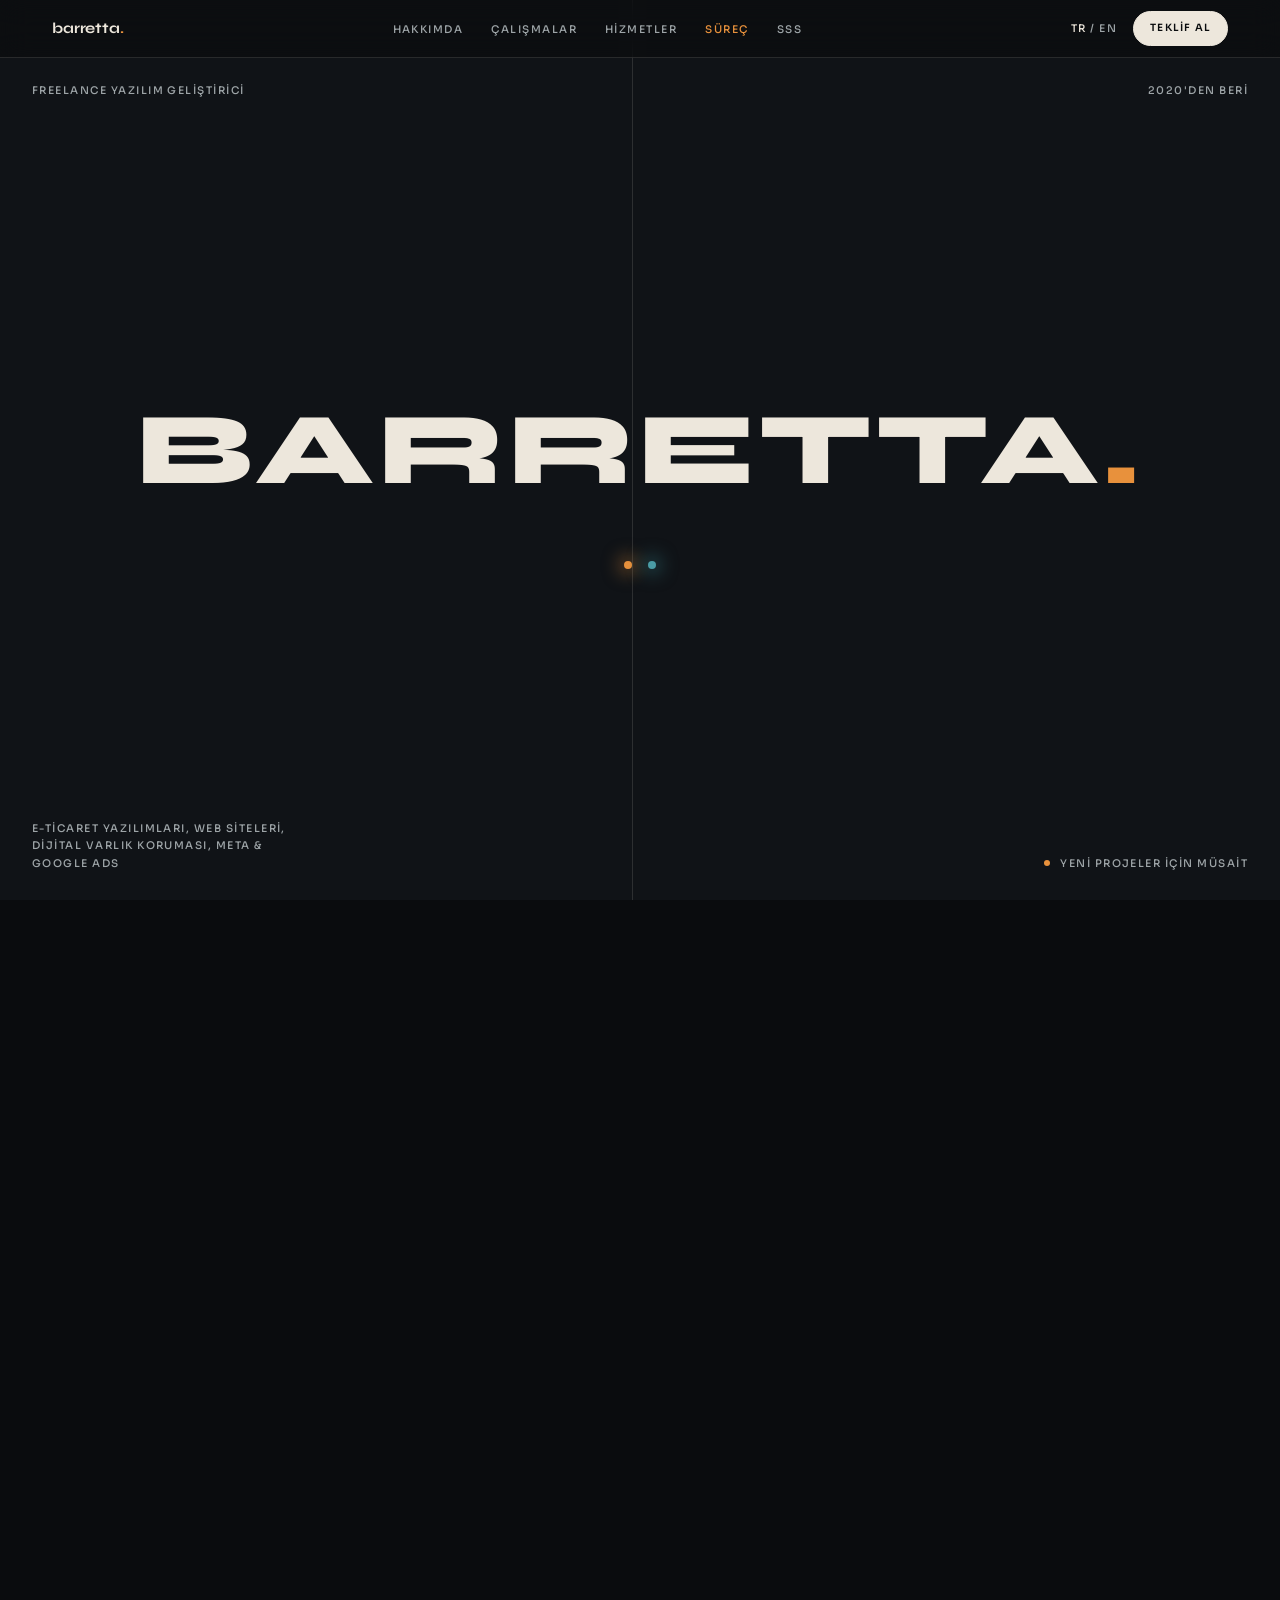
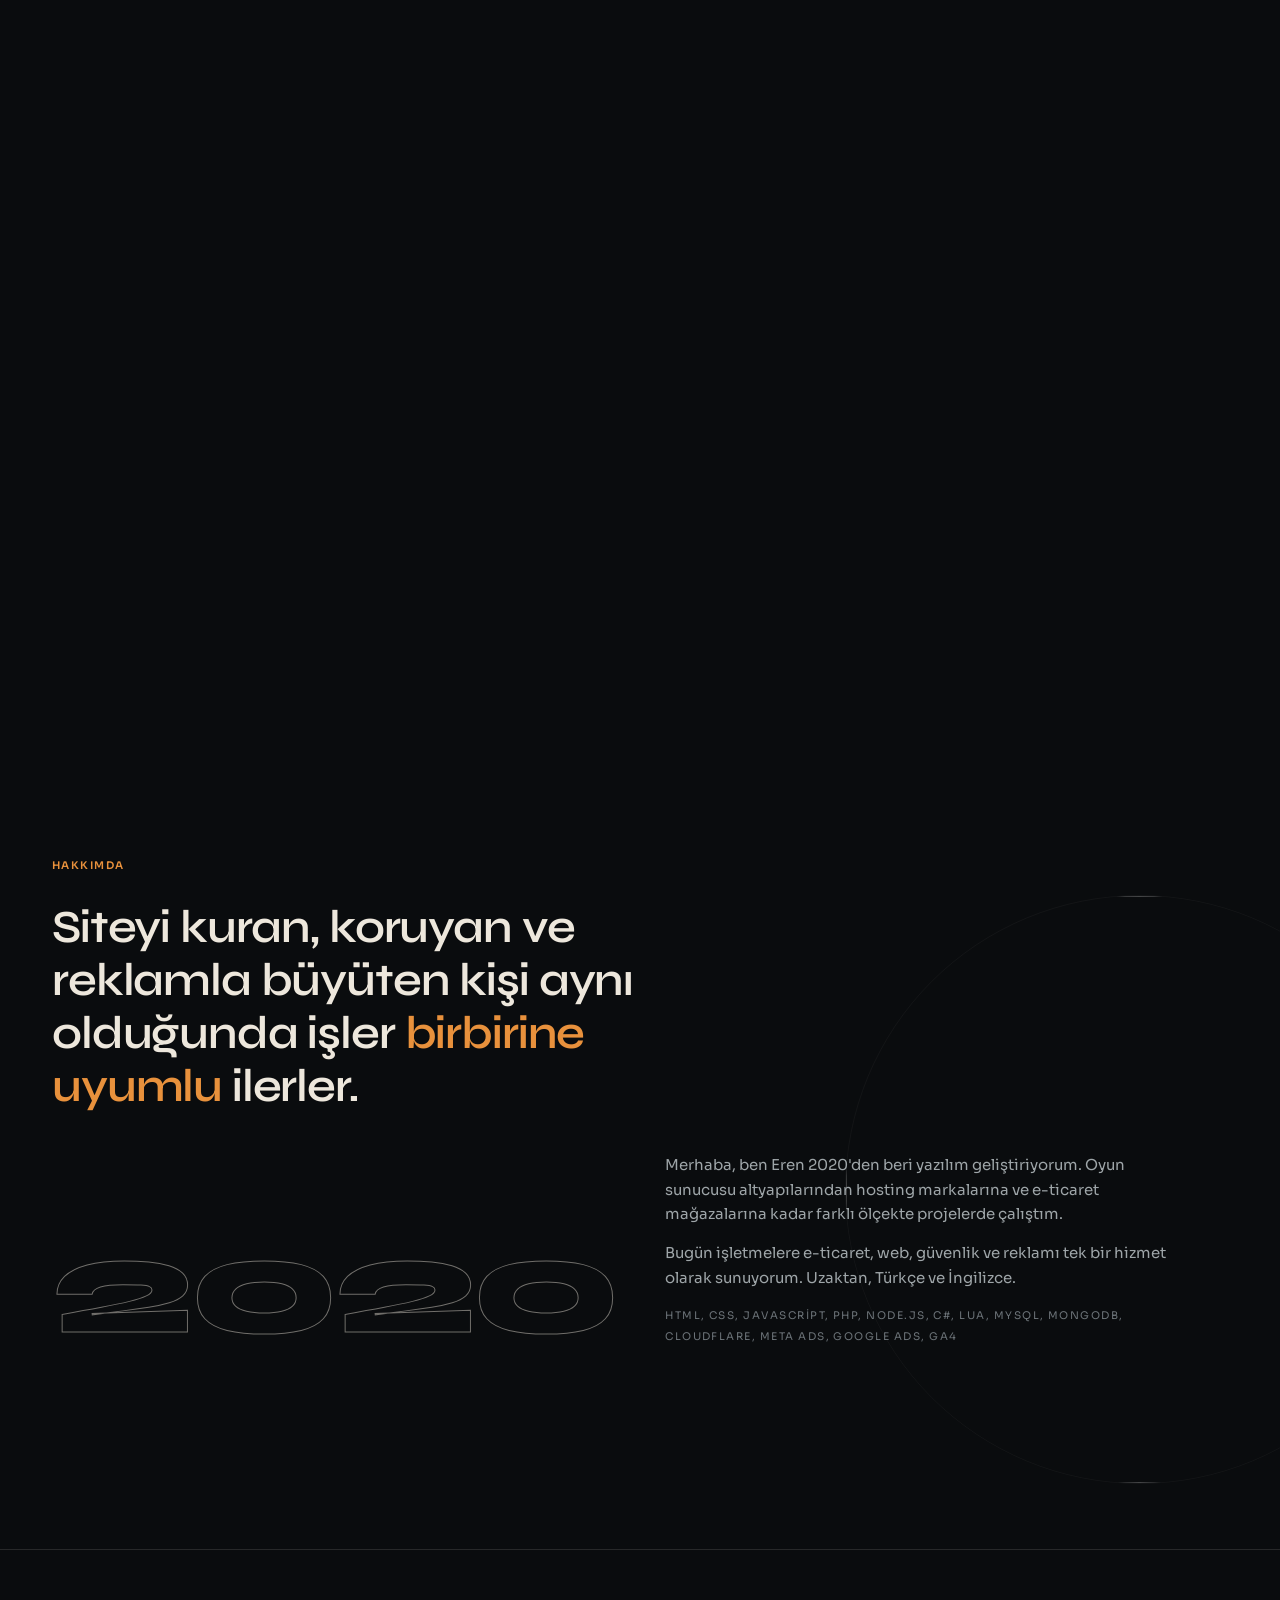
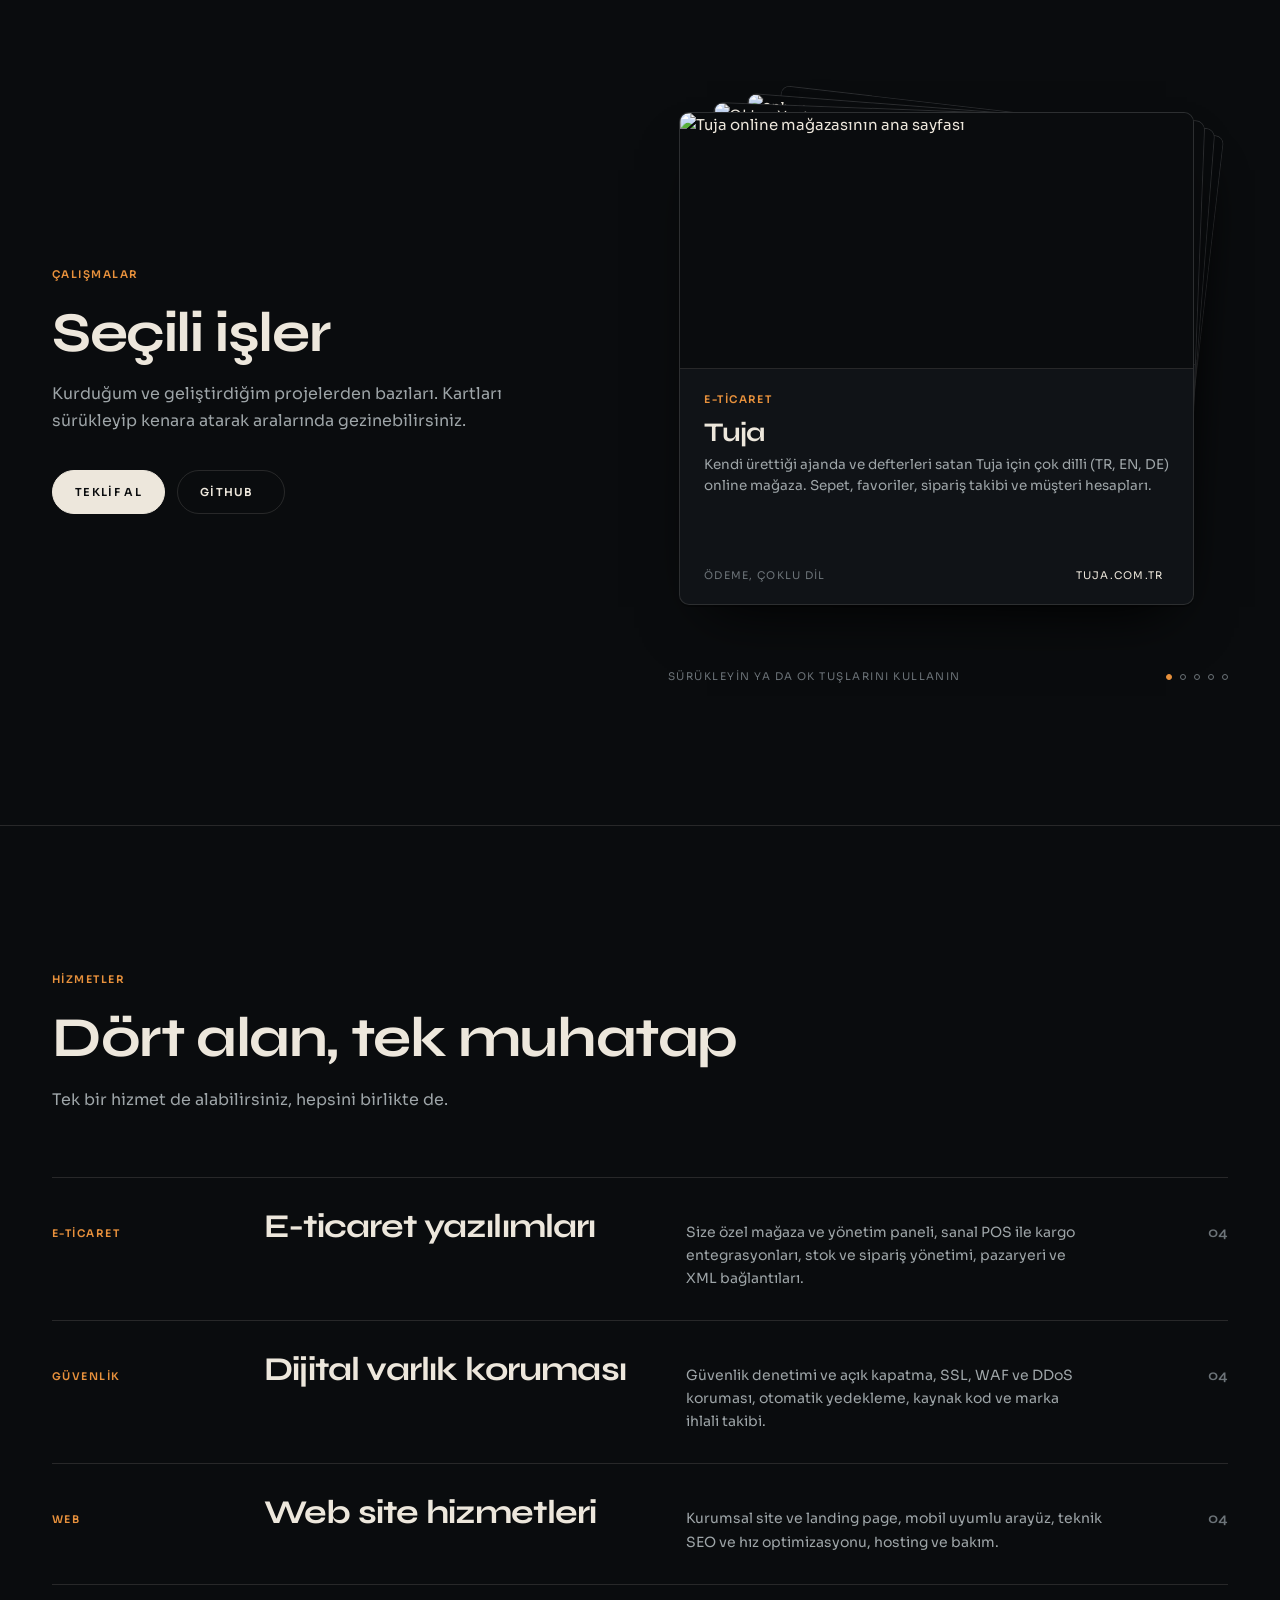
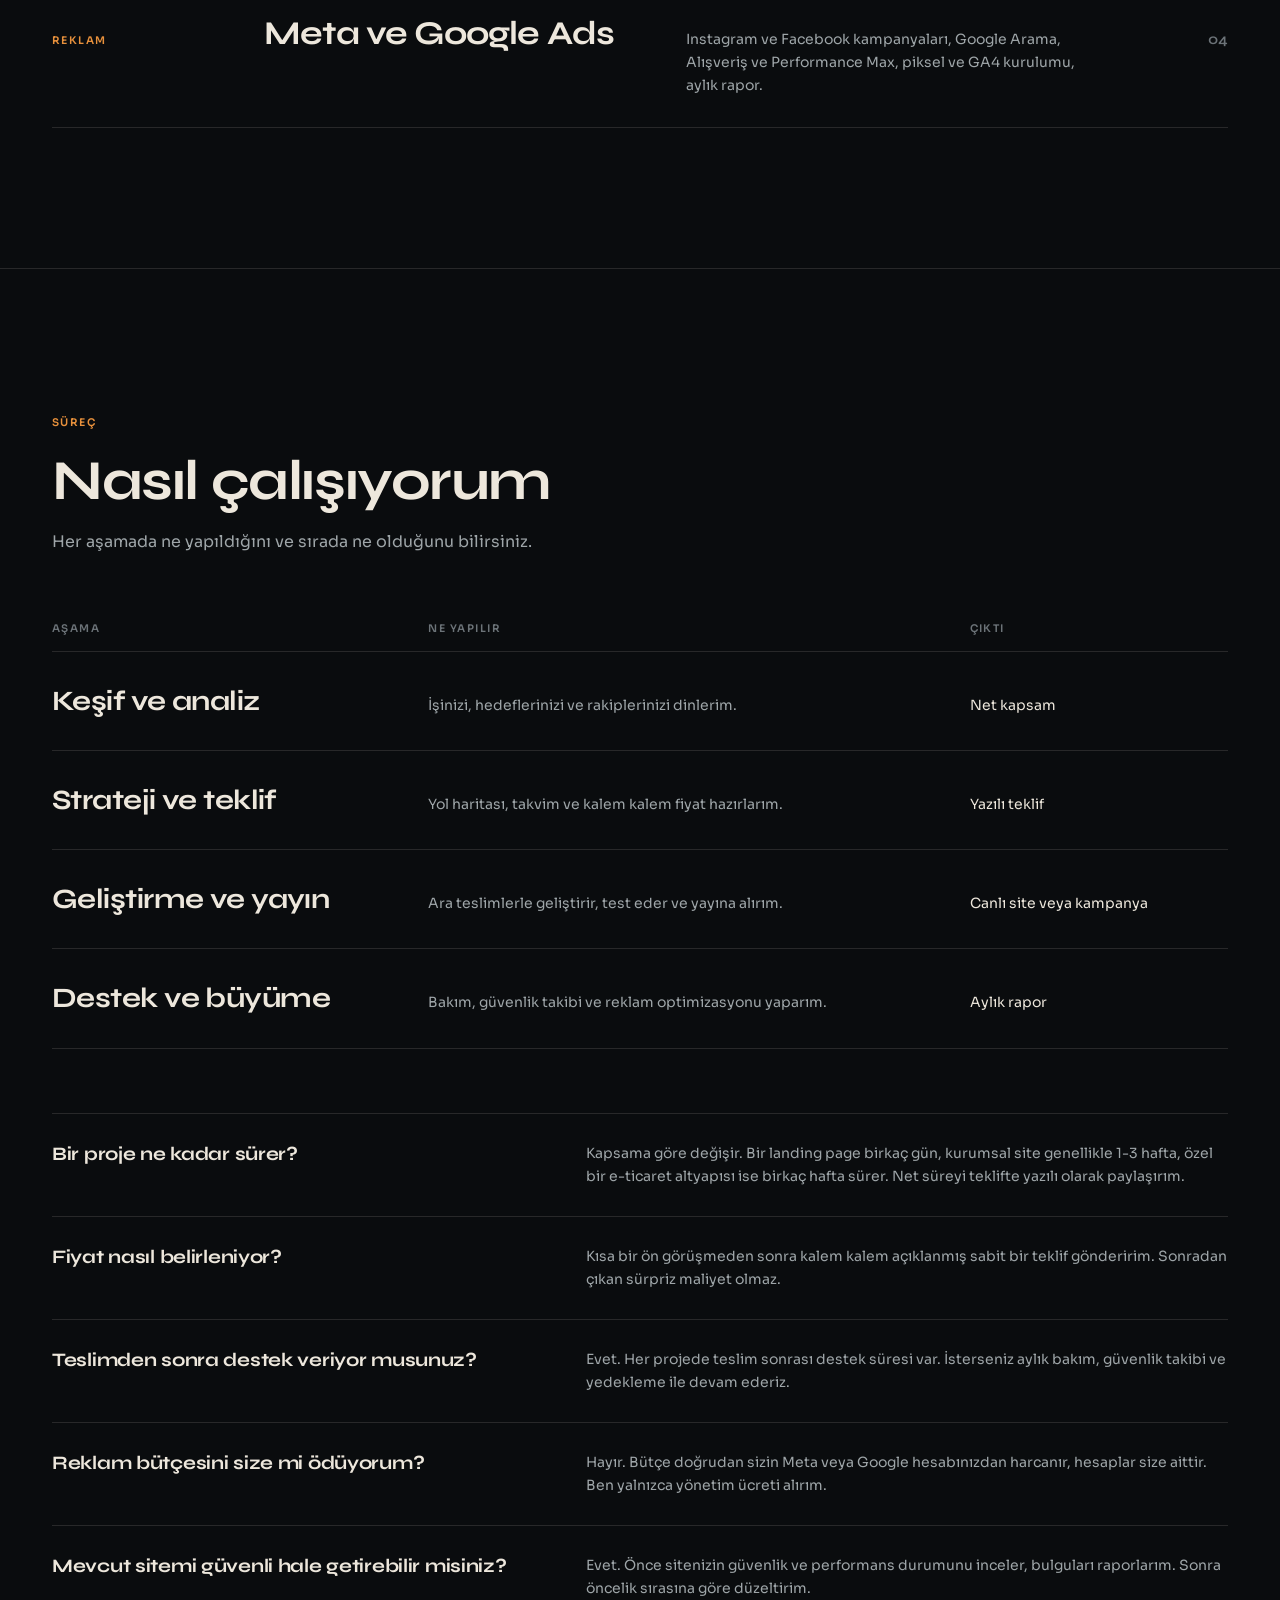
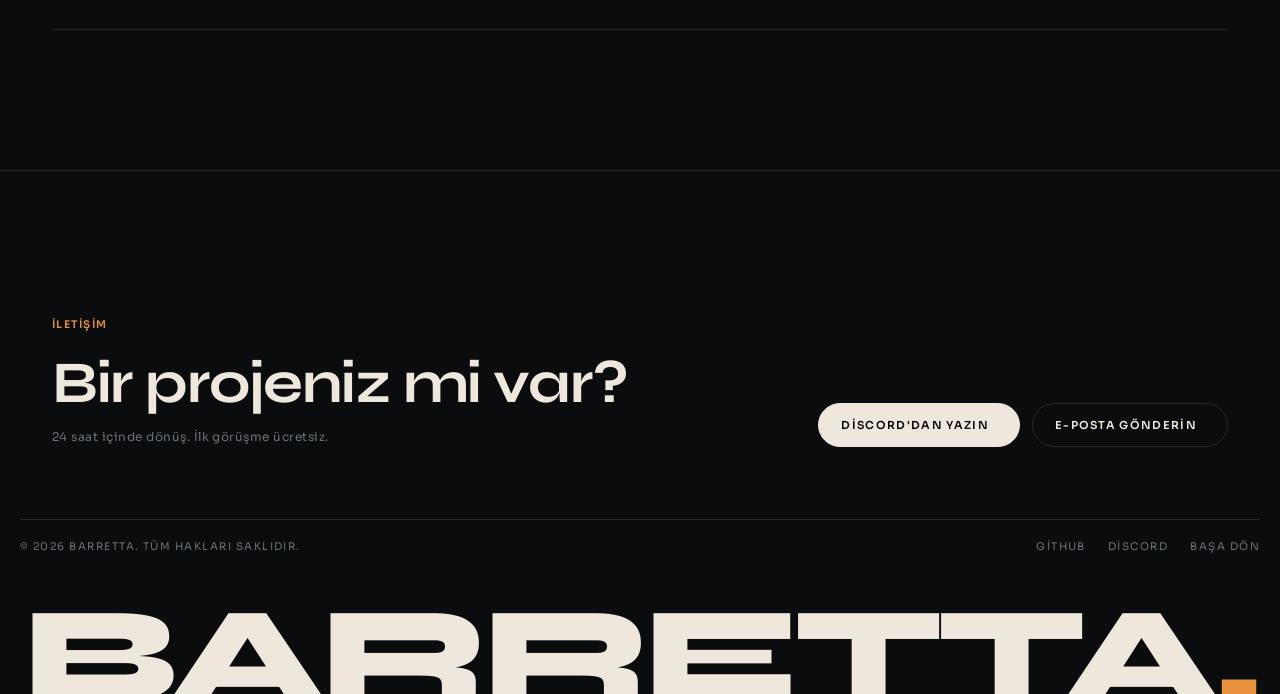
==== index.html @ 0eea57f4 "Add files via upload" ====
<!DOCTYPE html>
<html lang="tr">

<head>
    <meta charset="UTF-8">
    <meta name="viewport" content="width=device-width, initial-scale=1.0">
    <title>barretta | E-ticaret, web, güvenlik ve dijital reklam</title>
    <meta name="description"
        content="E-ticaret yazılımları, web site geliştirme, dijital varlık koruması ve Meta & Google Ads reklam yönetimi. Freelance geliştirici barretta ile tek muhatap.">
    <meta name="theme-color" content="#0a0c0e">
    <meta property="og:type" content="website">
    <meta property="og:title" content="barretta | Dijital çözümler">
    <meta property="og:description"
        content="E-ticaret yazılımları, web siteleri, dijital varlık koruması ve Meta & Google Ads yönetimi.">
    <meta property="og:url" content="https://erennxxd.github.io/">
    <meta property="og:image" content="https://s.wordpress.com/mshots/v1/https%3A%2F%2Ftuja.com.tr?w=1200&h=630">
    <link rel="canonical" href="https://erennxxd.github.io/">
    <link rel="icon"
        href="data:image/svg+xml,%3Csvg xmlns='http://www.w3.org/2000/svg' viewBox='0 0 64 64'%3E%3Crect width='64' height='64' rx='14' fill='%230a0c0e'/%3E%3Ctext x='29' y='45' font-family='Arial' font-weight='700' font-size='36' text-anchor='middle' fill='%23ede7dc'%3Eb%3C/text%3E%3Ccircle cx='47' cy='42' r='4' fill='%23e8913c'/%3E%3C/svg%3E">

    <link rel="preconnect" href="https://fonts.googleapis.com">
    <link rel="preconnect" href="https://fonts.gstatic.com" crossorigin>
    <link href="https://fonts.googleapis.com/css2?family=Syne:wght@600;700;800&family=Sora:wght@400;500;600&display=swap"
        rel="stylesheet">
    <link rel="stylesheet" href="https://unpkg.com/@phosphor-icons/web@2.1.1/src/regular/style.css">
    <link rel="stylesheet" href="style.css">
    <script>
        if (!window.matchMedia('(prefers-reduced-motion: reduce)').matches) {
            document.documentElement.classList.add('motion-ok');
        }
    </script>
</head>

<body>
    <a class="skip-link" href="#main" data-i18n="skip">İçeriğe geç</a>

    <!-- Navigation -->
    <header class="nav">
        <div class="container nav-inner">
            <a href="#top" class="logo" aria-label="barretta, ana sayfa">barretta<span>.</span></a>

            <ul class="nav-links" id="nav-links">
                <li><a href="#hakkimda" data-i18n="nav_about">Hakkımda</a></li>
                <li><a href="#calismalar" data-i18n="nav_work">Çalışmalar</a></li>
                <li><a href="#hizmetler" data-i18n="nav_services">Hizmetler</a></li>
                <li><a href="#surec" data-i18n="nav_process">Süreç</a></li>
                <li><a href="#sss" data-i18n="nav_faq">SSS</a></li>
            </ul>

            <div class="nav-actions">
                <button class="lang-btn" id="lang-toggle" type="button" aria-label="Dil değiştir / Change language">
                    <span data-lang="tr">TR</span> / <span data-lang="en">EN</span>
                </button>
                <a href="#iletisim" class="btn btn-solid" data-i18n="cta_quote">Teklif al</a>
                <button class="menu-btn" id="menu-btn" type="button" aria-label="Menü" aria-expanded="false"
                    aria-controls="nav-links"><i class="ph ph-list"></i></button>
            </div>
        </div>
    </header>

    <main id="main">
        <!-- Portal hero -->
        <section class="portal" id="top">
            <div class="stage" id="stage">
                <div class="portal-image" aria-hidden="true">
                    <div class="collage">
                        <img src="https://s.wordpress.com/mshots/v1/https%3A%2F%2Fonlycore.net?w=1280&h=800" width="1280" height="800" alt="">
                        <img src="https://s.wordpress.com/mshots/v1/https%3A%2F%2Ftuja.com.tr?w=1280&h=800" width="1280" height="800" alt="">
                        <img src="https://s.wordpress.com/mshots/v1/https%3A%2F%2Foktenyacht.com?w=1280&h=800" width="1280" height="800" alt="">
                        <img src="https://s.wordpress.com/mshots/v1/https%3A%2F%2Foktenyacht.com?w=1280&h=800" width="1280" height="800" alt="">
                        <img src="https://s.wordpress.com/mshots/v1/https%3A%2F%2Fonlycore.net?w=1280&h=800" width="1280" height="800" alt="">
                        <img src="https://s.wordpress.com/mshots/v1/https%3A%2F%2Ftuja.com.tr?w=1280&h=800" width="1280" height="800" alt="">
                        <img src="https://s.wordpress.com/mshots/v1/https%3A%2F%2Ftuja.com.tr?w=1280&h=800" width="1280" height="800" alt="">
                        <img src="https://s.wordpress.com/mshots/v1/https%3A%2F%2Foktenyacht.com?w=1280&h=800" width="1280" height="800" alt="">
                        <img src="https://s.wordpress.com/mshots/v1/https%3A%2F%2Fonlycore.net?w=1280&h=800" width="1280" height="800" alt="">
                    </div>
                </div>
                <div class="duotone" aria-hidden="true"></div>
                <div class="veil" aria-hidden="true"></div>
                <div class="panel panel-l" aria-hidden="true"></div>
                <div class="panel panel-r" aria-hidden="true"></div>
                <span class="pdot pdot-a" aria-hidden="true"></span>
                <span class="pdot pdot-b" aria-hidden="true"></span>

                <h1 class="portal-title" id="portal-title"><span class="t1">Barr</span><span
                        class="t2">etta<em>.</em></span></h1>

                <p class="meta meta-tl" data-i18n="meta_tl">Freelance yazılım geliştirici</p>
                <p class="meta meta-tr" data-i18n="meta_tr">2020'den beri</p>
                <p class="meta meta-bl" data-i18n="meta_bl">E-ticaret yazılımları, web siteleri, dijital varlık
                    koruması, Meta & Google Ads</p>
                <p class="meta meta-br" data-i18n="meta_br">Yeni projeler için müsait</p>
            </div>
        </section>

        <!-- Statement fold -->
        <section class="statement" id="hakkimda">
            <div class="container statement-grid">
                <span class="label reveal" data-i18n="nav_about">Hakkımda</span>
                <p class="statement-text reveal" data-i18n="statement">Siteyi kuran, koruyan ve reklamla büyüten kişi
                    aynı olduğunda işler <em>birbirine uyumlu</em> ilerler.</p>
                <div class="statement-row reveal">
                    <span class="index-numeral" aria-hidden="true">2020</span>
                    <div class="statement-body">
                        <p data-i18n="about_p1">Merhaba, ben Eren 2020'den beri yazılım geliştiriyorum. Oyun sunucusu
                            altyapılarından hosting markalarına ve e-ticaret mağazalarına kadar farklı ölçekte
                            projelerde çalıştım.</p>
                        <p data-i18n="about_p2">Bugün işletmelere e-ticaret, web, güvenlik ve reklamı tek bir hizmet
                            olarak sunuyorum. Uzaktan, Türkçe ve İngilizce.</p>
                        <p class="tools-line">HTML, CSS, JavaScript, PHP, Node.js, C#, Lua, MySQL, MongoDB, Cloudflare,
                            Meta Ads, Google Ads, GA4</p>
                    </div>
                </div>
            </div>
            <div class="orb" id="orb" aria-hidden="true">
                <img src="https://s.wordpress.com/mshots/v1/https%3A%2F%2Foktenyacht.com?w=1280&h=800" width="1280"
                    height="800" alt="" loading="lazy">
            </div>
        </section>

        <!-- Releases: work deck -->
        <section class="section" id="calismalar">
            <div class="container releases">
                <div class="reveal">
                    <span class="label" data-i18n="nav_work">Çalışmalar</span>
                    <h2 class="section-title" data-i18n="work_title">Seçili işler</h2>
                    <p class="lede" data-i18n="work_lede">Kurduğum ve geliştirdiğim projelerden bazıları. Kartları
                        sürükleyip kenara atarak aralarında gezinebilirsiniz.</p>
                    <div class="btns">
                        <a href="#iletisim" class="btn btn-solid" data-i18n="cta_quote">Teklif al</a>
                        <a href="https://github.com/erennxxd" target="_blank" rel="noopener" class="btn btn-line">GitHub
                            <i class="ph ph-arrow-up-right"></i></a>
                    </div>
                </div>

                <div class="deck-wrap reveal">
                    <div class="deck" id="deck" tabindex="0" role="region" aria-roledescription="kart destesi"
                        aria-label="Projeler" data-i18n-aria="deck_label">
                        <article class="card">
                            <div class="card-media"><img
                                    src="https://s.wordpress.com/mshots/v1/https%3A%2F%2Ftuja.com.tr?w=1280&h=800"
                                    width="1280" height="800" alt="Tuja online mağazasının ana sayfası"
                                    data-i18n-alt="alt_tuja" loading="lazy"></div>
                            <div class="card-body">
                                <span class="label" data-i18n="tuja_cat">E-ticaret</span>
                                <h3>Tuja</h3>
                                <p data-i18n="tuja_desc">Kendi ürettiği ajanda ve defterleri satan Tuja için çok dilli
                                    (TR, EN, DE) online mağaza. Sepet, favoriler, sipariş takibi ve müşteri hesapları.
                                </p>
                                <div class="card-foot"><span data-i18n="tuja_tags">Ödeme, çoklu dil</span><a
                                        href="https://tuja.com.tr" target="_blank" rel="noopener">tuja.com.tr <i
                                            class="ph ph-arrow-up-right"></i></a></div>
                            </div>
                        </article>
                        <article class="card">
                            <div class="card-media"><img
                                    src="https://s.wordpress.com/mshots/v1/https%3A%2F%2Foktenyacht.com?w=1280&h=800"
                                    width="1280" height="800" alt="Okten Yacht web sitesi" data-i18n-alt="alt_okten"
                                    loading="lazy"></div>
                            <div class="card-body">
                                <span class="label" data-i18n="okten_cat">Kurumsal web</span>
                                <h3>Okten Yacht</h3>
                                <p data-i18n="okten_desc">Yat sektöründe çalışan Okten Yacht için iki dilli (TR, EN)
                                    kurumsal web sitesi ve dijital kimlik çalışması.</p>
                                <div class="card-foot"><span data-i18n="okten_tags">Kurumsal site, çoklu dil</span><a
                                        href="https://oktenyacht.com" target="_blank" rel="noopener">oktenyacht.com <i
                                            class="ph ph-arrow-up-right"></i></a></div>
                            </div>
                        </article>
                        <article class="card">
                            <div class="card-media"><img
                                    src="https://s.wordpress.com/mshots/v1/https%3A%2F%2Fonlycore.net?w=1280&h=800"
                                    width="1280" height="800" alt="onlycore.net ana sayfası"
                                    data-i18n-alt="alt_onlycore" loading="lazy"></div>
                            <div class="card-body">
                                <span class="label" data-i18n="oc_cat">Web sitesi, hosting</span>
                                <h3>onlycore.net</h3>
                                <p data-i18n="oc_desc">Hosting hizmetleri sunan onlycore.net için arayüz tasarımı ve
                                    JavaScript entegrasyonları.</p>
                                <div class="card-foot"><span>HTML, CSS, JavaScript</span><a href="https://onlycore.net"
                                        target="_blank" rel="noopener">onlycore.net <i
                                            class="ph ph-arrow-up-right"></i></a></div>
                            </div>
                        </article>
                        <article class="card">
                            <div class="card-media type"><span>FiveM</span></div>
                            <div class="card-body">
                                <span class="label" data-i18n="fivem_cat">Oyun sunucu altyapısı</span>
                                <h3 data-i18n="fivem_title">HawksRP ve Los Vines</h3>
                                <p data-i18n="fivem_desc">FiveM sunucuları için sistem geliştirme, altyapı
                                    optimizasyonu, veritabanı tasarımı ve mod entegrasyonları.</p>
                                <div class="card-foot"><span>Lua, JavaScript, MySQL</span></div>
                            </div>
                        </article>
                        <article class="card">
                            <div class="card-media type"><span>Bot</span></div>
                            <div class="card-body">
                                <span class="label" data-i18n="bot_cat">Otomasyon</span>
                                <h3 data-i18n="bot_title">Discord botları</h3>
                                <p data-i18n="bot_desc">Topluluk yönetimi, otomasyon ve web entegrasyonları için
                                    Node.js tabanlı özel botlar.</p>
                                <div class="card-foot"><span>Node.js, MongoDB</span></div>
                            </div>
                        </article>
                    </div>
                    <div class="deck-meta">
                        <span data-i18n="deck_hint">Sürükleyin ya da ok tuşlarını kullanın</span>
                        <div class="deck-dots" id="deck-dots" aria-hidden="true"></div>
                    </div>
                    <p class="visually-hidden" id="deck-status" aria-live="polite"></p>
                </div>
            </div>
        </section>

        <!-- Roster: services -->
        <section class="section" id="hizmetler">
            <div class="container">
                <div class="reveal">
                    <span class="label" data-i18n="nav_services">Hizmetler</span>
                    <h2 class="section-title" data-i18n="svc_title">Dört alan, tek muhatap</h2>
                    <p class="lede" data-i18n="svc_lede">Tek bir hizmet de alabilirsiniz, hepsini birlikte de.</p>
                </div>

                <div class="roster reveal">
                    <div class="roster-row">
                        <span class="label" data-i18n="s1_label">E-ticaret</span>
                        <h3 data-i18n="s1_title">E-ticaret yazılımları</h3>
                        <p data-i18n="s1_desc">Size özel mağaza ve yönetim paneli, sanal POS ile kargo
                            entegrasyonları, stok ve sipariş yönetimi, pazaryeri ve XML bağlantıları.</p>
                        <span class="count">04</span>
                    </div>
                    <div class="roster-row">
                        <span class="label" data-i18n="s2_label">Güvenlik</span>
                        <h3 data-i18n="s2_title">Dijital varlık koruması</h3>
                        <p data-i18n="s2_desc">Güvenlik denetimi ve açık kapatma, SSL, WAF ve DDoS koruması,
                            otomatik yedekleme, kaynak kod ve marka ihlali takibi.</p>
                        <span class="count">04</span>
                    </div>
                    <div class="roster-row">
                        <span class="label" data-i18n="s3_label">Web</span>
                        <h3 data-i18n="s3_title">Web site hizmetleri</h3>
                        <p data-i18n="s3_desc">Kurumsal site ve landing page, mobil uyumlu arayüz, teknik SEO ve hız
                            optimizasyonu, hosting ve bakım.</p>
                        <span class="count">04</span>
                    </div>
                    <div class="roster-row">
                        <span class="label" data-i18n="s4_label">Reklam</span>
                        <h3 data-i18n="s4_title">Meta ve Google Ads</h3>
                        <p data-i18n="s4_desc">Instagram ve Facebook kampanyaları, Google Arama, Alışveriş ve
                            Performance Max, piksel ve GA4 kurulumu, aylık rapor.</p>
                        <span class="count">04</span>
                    </div>
                </div>
            </div>
        </section>

        <!-- Dates: process table -->
        <section class="section" id="surec">
            <div class="container">
                <div class="reveal">
                    <span class="label" data-i18n="nav_process">Süreç</span>
                    <h2 class="section-title" data-i18n="proc_title">Nasıl çalışıyorum</h2>
                    <p class="lede" data-i18n="proc_lede">Her aşamada ne yapıldığını ve sırada ne olduğunu bilirsiniz.</p>
                </div>

                <table class="dates reveal" id="dates">
                    <thead>
                        <tr>
                            <th scope="col" data-i18n="th_stage">Aşama</th>
                            <th scope="col" data-i18n="th_what">Ne yapılır</th>
                            <th scope="col" data-i18n="th_out">Çıktı</th>
                        </tr>
                    </thead>
                    <tbody>
                        <tr>
                            <td data-i18n="p1_title">Keşif ve analiz</td>
                            <td data-i18n="p1_what">İşinizi, hedeflerinizi ve rakiplerinizi dinlerim.</td>
                            <td data-i18n="p1_out">Net kapsam</td>
                        </tr>
                        <tr>
                            <td data-i18n="p2_title">Strateji ve teklif</td>
                            <td data-i18n="p2_what">Yol haritası, takvim ve kalem kalem fiyat hazırlarım.</td>
                            <td data-i18n="p2_out">Yazılı teklif</td>
                        </tr>
                        <tr>
                            <td data-i18n="p3_title">Geliştirme ve yayın</td>
                            <td data-i18n="p3_what">Ara teslimlerle geliştirir, test eder ve yayına alırım.</td>
                            <td data-i18n="p3_out">Canlı site veya kampanya</td>
                        </tr>
                        <tr>
                            <td data-i18n="p4_title">Destek ve büyüme</td>
                            <td data-i18n="p4_what">Bakım, güvenlik takibi ve reklam optimizasyonu yaparım.</td>
                            <td data-i18n="p4_out">Aylık rapor</td>
                        </tr>
                    </tbody>
                </table>

                <div class="faq reveal" id="sss">
                    <div class="faq-row">
                        <h3 data-i18n="q1">Bir proje ne kadar sürer?</h3>
                        <p data-i18n="a1">Kapsama göre değişir. Bir landing page birkaç gün, kurumsal site genellikle
                            1-3 hafta, özel bir e-ticaret altyapısı ise birkaç hafta sürer. Net süreyi teklifte yazılı
                            olarak paylaşırım.</p>
                    </div>
                    <div class="faq-row">
                        <h3 data-i18n="q2">Fiyat nasıl belirleniyor?</h3>
                        <p data-i18n="a2">Kısa bir ön görüşmeden sonra kalem kalem açıklanmış sabit bir teklif
                            gönderirim. Sonradan çıkan sürpriz maliyet olmaz.</p>
                    </div>
                    <div class="faq-row">
                        <h3 data-i18n="q3">Teslimden sonra destek veriyor musunuz?</h3>
                        <p data-i18n="a3">Evet. Her projede teslim sonrası destek süresi var. İsterseniz aylık bakım,
                            güvenlik takibi ve yedekleme ile devam ederiz.</p>
                    </div>
                    <div class="faq-row">
                        <h3 data-i18n="q4">Reklam bütçesini size mi ödüyorum?</h3>
                        <p data-i18n="a4">Hayır. Bütçe doğrudan sizin Meta veya Google hesabınızdan harcanır, hesaplar
                            size aittir. Ben yalnızca yönetim ücreti alırım.</p>
                    </div>
                    <div class="faq-row">
                        <h3 data-i18n="q5">Mevcut sitemi güvenli hale getirebilir misiniz?</h3>
                        <p data-i18n="a5">Evet. Önce sitenizin güvenlik ve performans durumunu inceler, bulguları
                            raporlarım. Sonra öncelik sırasına göre düzeltirim.</p>
                    </div>
                </div>
            </div>
        </section>

        <!-- Close -->
        <section class="close" id="iletisim">
            <div class="container">
                <div class="close-top reveal">
                    <div>
                        <span class="label" data-i18n="contact_label">İletişim</span>
                        <h2 class="close-title" data-i18n="contact_title">Bir projeniz mi var?</h2>
                        <p class="fine" data-i18n="contact_fine">24 saat içinde dönüş. İlk görüşme ücretsiz.</p>
                    </div>
                    <div class="btns">
                        <a class="btn btn-solid" href="https://discord.com/users/544101818540752896" target="_blank"
                            rel="noopener"><span data-i18n="c_discord">Discord'dan yazın</span> <i
                                class="ph ph-arrow-up-right"></i></a>
                        <a class="btn btn-line" id="contact-email" href="#" hidden><span data-i18n="c_email">E-posta
                                gönderin</span> <i class="ph ph-arrow-up-right"></i></a>
                    </div>
                </div>
            </div>
            <footer class="container footer-strip">
                <span>&copy; <span id="year">2026</span> barretta. <span data-i18n="footer_rights">Tüm hakları
                        saklıdır.</span></span>
                <nav aria-label="Sosyal">
                    <a href="https://github.com/erennxxd" target="_blank" rel="noopener">GitHub</a>
                    <a href="https://discord.com/users/544101818540752896" target="_blank" rel="noopener">Discord</a>
                    <a href="#top" data-i18n="footer_top">Başa dön</a>
                </nav>
            </footer>
            <div class="close-wordmark" aria-hidden="true">Barretta<span>.</span></div>
        </section>
    </main>

    <script src="script.js"></script>
</body>

</html>
---- style.css ----
/*
  Dark label style. Accents (amber, teal) are for type, dots and rules only, never filled areas.
  No gradients, glows or shadows except: duotone wash + accent dots in the portal, shadows on deck cards.
*/
:root {
    --ground: #0a0c0e;
    --ground-2: #101317;
    --ink: #ede7dc;
    --ink-2: #9ea5a8;
    --muted: #6c7378;
    --amber: #e8913c;
    --teal: #2e6b72;
    --line: rgba(237, 231, 220, 0.13);

    --display: 'Syne', ui-sans-serif, system-ui, sans-serif;
    --sans: 'Sora', ui-sans-serif, system-ui, sans-serif;

    --container: 1240px;
    --ease: cubic-bezier(0.16, 1, 0.3, 1);
    --nav-h: 58px;

    color-scheme: dark;
}

*,
*::before,
*::after {
    margin: 0;
    padding: 0;
    box-sizing: border-box;
}

html {
    scroll-behavior: smooth;
    scroll-padding-top: calc(var(--nav-h) + 24px);
}

body {
    background: var(--ground);
    color: var(--ink);
    font-family: var(--sans);
    font-size: 15px;
    line-height: 1.65;
    -webkit-font-smoothing: antialiased;
    overflow-x: hidden;
}

img {
    display: block;
    max-width: 100%;
    height: auto;
}

a {
    color: inherit;
}

h1,
h2,
h3 {
    font-family: var(--display);
    font-weight: 700;
    letter-spacing: -0.025em;
    text-wrap: balance;
}

p {
    text-wrap: pretty;
}

:focus-visible {
    outline: 1px solid var(--amber);
    outline-offset: 4px;
}

.label {
    display: inline-block;
    font-size: 10.5px;
    font-weight: 600;
    letter-spacing: 0.14em;
    text-transform: uppercase;
    color: var(--amber);
}

.visually-hidden {
    position: absolute;
    width: 1px;
    height: 1px;
    overflow: hidden;
    clip: rect(0 0 0 0);
    white-space: nowrap;
}

.skip-link {
    position: absolute;
    left: 16px;
    top: -60px;
    z-index: 100;
    background: var(--ink);
    color: var(--ground);
    padding: 10px 16px;
    border-radius: 999px;
    text-decoration: none;
    font-size: 13px;
}

.skip-link:focus {
    top: 12px;
}

.container {
    width: 100%;
    max-width: var(--container);
    margin: 0 auto;
    padding: 0 32px;
}

/* Buttons */
.btn {
    display: inline-flex;
    align-items: center;
    gap: 8px;
    padding: 12px 22px;
    border-radius: 999px;
    border: 1px solid var(--line);
    font-size: 11px;
    font-weight: 600;
    letter-spacing: 0.12em;
    text-transform: uppercase;
    text-decoration: none;
    white-space: nowrap;
    transition: background 0.25s ease, color 0.25s ease, border-color 0.25s ease, transform 0.2s var(--ease);
}

.btn:active {
    transform: scale(0.98);
}

.btn-solid {
    background: var(--ink);
    color: var(--ground);
    border-color: var(--ink);
}

.btn-solid:hover {
    background: transparent;
    color: var(--ink);
}

.btn-line:hover {
    border-color: var(--amber);
    color: var(--amber);
}

.btn i {
    font-size: 14px;
}

/* Navigation */
.nav {
    position: fixed;
    top: 0;
    left: 0;
    right: 0;
    z-index: 50;
    height: var(--nav-h);
    background: rgba(10, 12, 14, 0.62);
    backdrop-filter: blur(14px);
    -webkit-backdrop-filter: blur(14px);
    border-bottom: 1px solid var(--line);
}

.nav-inner {
    height: 100%;
    display: flex;
    align-items: center;
    justify-content: space-between;
    gap: 24px;
}

.logo {
    font-family: var(--display);
    font-weight: 700;
    font-size: 15px;
    letter-spacing: -0.01em;
    text-decoration: none;
}

.logo span {
    color: var(--amber);
}

.nav-links {
    list-style: none;
    display: flex;
    gap: 28px;
}

.nav-links a,
.lang-btn {
    font-size: 10.5px;
    font-weight: 500;
    letter-spacing: 0.14em;
    text-transform: uppercase;
    text-decoration: none;
    color: var(--ink-2);
    transition: color 0.2s ease;
}

.nav-links a:hover,
.nav-links a.active,
.lang-btn:hover {
    color: var(--amber);
}

.nav-actions {
    display: flex;
    align-items: center;
    gap: 16px;
}

.lang-btn {
    background: none;
    border: none;
    font-family: var(--sans);
    cursor: pointer;
    min-height: 40px;
}

.lang-btn .on {
    color: var(--ink);
}

.nav .btn {
    padding: 8px 16px;
    font-size: 10px;
}

.menu-btn {
    display: none;
    background: none;
    border: none;
    color: var(--ink);
    font-size: 22px;
    width: 44px;
    height: 44px;
    cursor: pointer;
    place-items: center;
}

/* Portal hero. Default render = finished (open) state for no-JS and reduced motion. */
.portal {
    position: relative;
    height: 100vh;
}

.motion-ok .portal {
    height: 250vh;
}

.stage {
    position: sticky;
    top: 0;
    height: 100vh;
    overflow: hidden;
    isolation: isolate;
    background: var(--ground);
}

.portal-image {
    position: absolute;
    inset: 0;
    z-index: 0;
    transform: scale(var(--img-scale, 1));
    will-change: transform;
}

.collage {
    position: absolute;
    inset: -18% -12%;
    display: grid;
    grid-template-columns: repeat(3, 1fr);
    gap: 2.2vw;
    align-content: center;
    transform: rotate(-7deg);
}

.collage img {
    width: 100%;
    aspect-ratio: 16 / 10;
    object-fit: cover;
    object-position: top;
    border-radius: 4px;
    filter: saturate(0.75) brightness(0.62);
}

.collage img:nth-child(3n + 2) {
    transform: translateY(14%);
}

.duotone {
    position: absolute;
    inset: 0;
    z-index: 1;
    background: linear-gradient(125deg, var(--amber), var(--teal));
    mix-blend-mode: overlay;
    opacity: var(--duo, 0.38);
}

.veil {
    position: absolute;
    inset: 0;
    z-index: 2;
    background: radial-gradient(ellipse at center, rgba(10, 12, 14, 0.25) 20%, rgba(10, 12, 14, 0.92) 85%);
}

.panel {
    position: absolute;
    top: 0;
    bottom: 0;
    width: 50.6%;
    z-index: 3;
    background: var(--ground-2);
    display: none;
    will-change: transform;
}

.panel-l {
    left: 0;
    transform: translateX(var(--panel-l, 0));
    border-right: 1px solid var(--line);
}

.panel-r {
    right: 0;
    transform: translateX(var(--panel-r, 0));
    border-left: 1px solid var(--line);
}

.pdot {
    position: absolute;
    top: 50%;
    left: 50%;
    z-index: 4;
    width: 8px;
    height: 8px;
    margin: calc(9vw - 4px) 0 0 -4px;
    border-radius: 50%;
    display: none;
}

.pdot-a {
    background: var(--amber);
    box-shadow: 0 0 18px 4px rgba(232, 145, 60, 0.55);
    transform: translate(calc(-12px - var(--dot-x, 0px)), var(--dot-y, 0px));
}

.pdot-b {
    background: #4a9ca5;
    box-shadow: 0 0 18px 4px rgba(46, 107, 114, 0.8);
    transform: translate(calc(12px + var(--dot-x, 0px)), calc(var(--dot-y, 0px) * -1));
}

.motion-ok .panel,
.motion-ok .pdot {
    display: block;
}

.portal-title {
    position: absolute;
    top: 50%;
    left: 50%;
    z-index: 5;
    margin: 0;
    font-size: clamp(28px, 8vw, 150px);
    font-weight: 800;
    line-height: 1;
    text-transform: uppercase;
    white-space: nowrap;
    letter-spacing: var(--track, 0.02em);
    transform: translate(-50%, -50%) scale(var(--title-scale, 1));
    will-change: transform;
}

.portal-title span {
    display: inline-block;
    will-change: transform;
}

.portal-title .t1 {
    transform: translateX(var(--t1, 0));
}

.portal-title .t2 {
    transform: translateX(var(--t2, 0));
}

.portal-title .t2 em {
    font-style: normal;
    color: var(--amber);
}

.meta {
    position: absolute;
    z-index: 5;
    font-size: 10.5px;
    font-weight: 500;
    letter-spacing: 0.14em;
    text-transform: uppercase;
    color: var(--ink-2);
    max-width: 34ch;
}

.meta-tl {
    top: calc(var(--nav-h) + 24px);
    left: 32px;
}

.meta-tr {
    top: calc(var(--nav-h) + 24px);
    right: 32px;
    text-align: right;
}

.meta-bl {
    bottom: 28px;
    left: 32px;
}

.meta-br {
    bottom: 28px;
    right: 32px;
    text-align: right;
    display: inline-flex;
    align-items: center;
    gap: 10px;
}

.meta-br::before {
    content: '';
    width: 6px;
    height: 6px;
    border-radius: 50%;
    background: var(--amber);
}

/* Statement fold */
.statement {
    position: relative;
    min-height: 100vh;
    display: flex;
    align-items: center;
    padding: 120px 0;
    overflow: hidden;
    border-bottom: 1px solid var(--line);
}

.statement-grid {
    position: relative;
    z-index: 1;
}

.statement-text {
    font-family: var(--display);
    font-weight: 600;
    font-size: clamp(24px, 3.6vw, 52px);
    line-height: 1.15;
    letter-spacing: -0.025em;
    max-width: 22ch;
    margin: 24px 0 40px;
}

.statement-text em {
    font-style: normal;
    color: var(--amber);
}

.statement-row {
    display: flex;
    align-items: flex-end;
    gap: 48px;
    flex-wrap: wrap;
}

.index-numeral {
    font-family: var(--display);
    font-weight: 800;
    font-size: clamp(72px, 11vw, 168px);
    line-height: 0.85;
    letter-spacing: -0.03em;
    color: transparent;
    -webkit-text-stroke: 1px rgba(237, 231, 220, 0.45);
}

.statement-body {
    max-width: 46ch;
    color: var(--ink-2);
    font-size: 15px;
}

.statement-body p + p {
    margin-top: 14px;
}

.tools-line {
    margin-top: 22px;
    font-size: 10.5px;
    letter-spacing: 0.14em;
    text-transform: uppercase;
    color: var(--muted);
    line-height: 2;
}

.orb {
    position: absolute;
    right: -12vw;
    top: 50%;
    width: min(46vw, 620px);
    aspect-ratio: 1;
    margin-top: calc(min(46vw, 620px) / -2);
    border-radius: 50%;
    overflow: hidden;
    opacity: 0.32;
    border: 1px solid var(--line);
    transform: translateY(var(--orb-y, 0)) rotate(var(--orb-r, 0deg));
    will-change: transform;
}

.orb img {
    width: 100%;
    height: 100%;
    object-fit: cover;
    filter: saturate(0.8);
}

/* Section scaffolding */
.section {
    padding: 140px 0;
    border-bottom: 1px solid var(--line);
    overflow-x: clip;
}

.section-title {
    font-size: clamp(32px, 4.4vw, 64px);
    line-height: 1.02;
    margin: 18px 0 20px;
}

.lede {
    color: var(--ink-2);
    max-width: 44ch;
    font-size: 16px;
}

/* Releases: work deck */
.releases {
    display: grid;
    grid-template-columns: 1fr 1.05fr;
    gap: 80px;
    align-items: center;
}

.releases .btns {
    display: flex;
    gap: 12px;
    flex-wrap: wrap;
    margin-top: 36px;
}

.deck-wrap {
    width: 100%;
    max-width: 560px;
    justify-self: end;
}

.deck {
    position: relative;
    aspect-ratio: 1;
    touch-action: pan-y;
    user-select: none;
    -webkit-user-select: none;
}

.deck:focus-visible {
    outline-offset: 8px;
}

.card {
    position: absolute;
    inset: 4% 6% 8% 2%;
    display: flex;
    flex-direction: column;
    background: var(--ground-2);
    border: 1px solid var(--line);
    border-radius: 10px;
    overflow: hidden;
    box-shadow: 0 30px 60px -28px rgba(0, 0, 0, 0.85), 0 2px 0 rgba(0, 0, 0, 0.3);
    transition: transform 0.5s var(--ease), opacity 0.4s ease;
    cursor: grab;
    touch-action: pan-y;
}

.card.dragging {
    transition: none;
    cursor: grabbing;
}

.card-media {
    position: relative;
    flex: 0 0 52%;
    border-bottom: 1px solid var(--line);
    background: var(--ground);
    overflow: hidden;
}

.card-media img {
    width: 100%;
    height: 100%;
    object-fit: cover;
    object-position: top;
    pointer-events: none;
}

.card-media.type {
    display: grid;
    place-items: center;
}

.card-media.type span {
    font-family: var(--display);
    font-weight: 800;
    font-size: clamp(40px, 6vw, 84px);
    letter-spacing: -0.03em;
    color: transparent;
    -webkit-text-stroke: 1px rgba(237, 231, 220, 0.35);
    text-transform: uppercase;
}

.card-body {
    flex: 1;
    display: flex;
    flex-direction: column;
    padding: 22px 24px 20px;
    min-height: 0;
}

.card-body h3 {
    font-size: clamp(20px, 2.1vw, 28px);
    line-height: 1.1;
    margin: 10px 0 8px;
}

.card-body p {
    color: var(--ink-2);
    font-size: 13.5px;
    line-height: 1.55;
}

.card-foot {
    margin-top: auto;
    padding-top: 14px;
    display: flex;
    justify-content: space-between;
    align-items: center;
    gap: 12px;
    font-size: 10.5px;
    letter-spacing: 0.12em;
    text-transform: uppercase;
    color: var(--muted);
}

.card-foot a {
    color: var(--ink);
    text-decoration: none;
    display: inline-flex;
    align-items: center;
    gap: 6px;
    transition: color 0.2s ease;
}

.card-foot a:hover {
    color: var(--amber);
}

.deck-meta {
    display: flex;
    justify-content: space-between;
    align-items: center;
    gap: 16px;
    margin-top: 18px;
    font-size: 10.5px;
    letter-spacing: 0.14em;
    text-transform: uppercase;
    color: var(--muted);
}

.deck-dots {
    display: flex;
    gap: 8px;
}

.deck-dots span {
    width: 6px;
    height: 6px;
    border-radius: 50%;
    border: 1px solid var(--muted);
    transition: background 0.2s ease, border-color 0.2s ease;
}

.deck-dots span.on {
    background: var(--amber);
    border-color: var(--amber);
}

/* Roster: services */
.roster {
    margin-top: 64px;
    border-top: 1px solid var(--line);
}

.roster-row {
    display: grid;
    grid-template-columns: 180px 1fr 1.1fr 80px;
    gap: 32px;
    align-items: baseline;
    padding: 30px 0;
    border-bottom: 1px solid var(--line);
}

.roster-row h3 {
    font-size: clamp(22px, 2.6vw, 36px);
    line-height: 1.1;
}

.roster-row p {
    color: var(--ink-2);
    font-size: 14px;
}

.roster-row .count {
    font-family: var(--display);
    font-weight: 600;
    font-size: 15px;
    color: var(--muted);
    text-align: right;
}

/* Dates: process table */
.dates {
    width: 100%;
    margin-top: 64px;
    border-collapse: collapse;
}

.dates th {
    text-align: left;
    font-size: 10.5px;
    font-weight: 600;
    letter-spacing: 0.14em;
    text-transform: uppercase;
    color: var(--muted);
    padding: 0 24px 14px 0;
    border-bottom: 1px solid var(--line);
}

.dates td {
    padding: 26px 24px 26px 0;
    border-bottom: 1px solid var(--line);
    color: var(--ink-2);
    font-size: 14px;
    vertical-align: baseline;
}

.dates td:first-child {
    font-family: var(--display);
    font-weight: 700;
    font-size: clamp(20px, 2.2vw, 28px);
    letter-spacing: -0.02em;
    color: var(--ink);
    width: 32%;
}

.dates td:last-child {
    color: var(--ink);
}

/* FAQ rows */
.faq {
    margin-top: 64px;
    border-top: 1px solid var(--line);
}

.faq-row {
    display: grid;
    grid-template-columns: 1fr 1.3fr;
    gap: 40px;
    padding: 28px 0;
    border-bottom: 1px solid var(--line);
}

.faq-row h3 {
    font-size: 19px;
    line-height: 1.3;
    letter-spacing: -0.015em;
}

.faq-row p {
    color: var(--ink-2);
    font-size: 14px;
}

/* Close */
.close {
    padding-top: 140px;
    overflow: hidden;
}

.close-top {
    display: flex;
    justify-content: space-between;
    align-items: flex-end;
    gap: 40px;
    flex-wrap: wrap;
    padding-bottom: 72px;
}

.close-title {
    font-size: clamp(32px, 4.6vw, 68px);
    line-height: 1.02;
    margin: 18px 0 14px;
}

.fine {
    font-size: 12px;
    color: var(--muted);
    letter-spacing: 0.04em;
}

.close .btns {
    display: flex;
    gap: 12px;
    flex-wrap: wrap;
}

.footer-strip {
    display: flex;
    justify-content: space-between;
    gap: 20px;
    flex-wrap: wrap;
    padding: 18px 0;
    border-top: 1px solid var(--line);
    font-size: 10.5px;
    letter-spacing: 0.14em;
    text-transform: uppercase;
    color: var(--muted);
}

.footer-strip nav {
    display: flex;
    gap: 22px;
}

.footer-strip a {
    text-decoration: none;
    transition: color 0.2s ease;
}

.footer-strip a:hover {
    color: var(--amber);
}

.close-wordmark {
    font-family: var(--display);
    font-weight: 800;
    font-size: 10.6vw;
    line-height: 0.8;
    letter-spacing: -0.04em;
    text-transform: uppercase;
    white-space: nowrap;
    text-align: center;
    transform: translateY(16%);
    margin-top: 12px;
    user-select: none;
}

.close-wordmark span {
    color: var(--amber);
}

/* Reveals: only once motion is confirmed OK; reduced motion / no-JS render the finished page */
.motion-ok .reveal {
    opacity: 0;
    transform: translateY(28px);
    transition: opacity 0.9s var(--ease), transform 0.9s var(--ease);
}

.motion-ok .reveal.visible {
    opacity: 1;
    transform: none;
}

/* Tablet */
@media (max-width: 1024px) {
    .releases {
        grid-template-columns: 1fr;
        gap: 56px;
    }

    .deck-wrap {
        justify-self: start;
    }

    .roster-row {
        grid-template-columns: 1fr 60px;
        gap: 10px 24px;
    }

    .roster-row .label {
        grid-column: 1 / -1;
    }

    .roster-row p {
        grid-column: 1 / -1;
    }

    .roster-row .count {
        grid-row: 2;
        grid-column: 2;
    }

    .faq-row {
        grid-template-columns: 1fr;
        gap: 8px;
    }
}

/* Mobile */
@media (max-width: 768px) {
    .container {
        padding: 0 16px;
    }

    .menu-btn {
        display: grid;
    }

    .nav .btn {
        display: none;
    }

    .nav-links {
        position: fixed;
        top: var(--nav-h);
        left: 0;
        right: 0;
        flex-direction: column;
        gap: 0;
        padding: 8px 16px 16px;
        background: var(--ground);
        border-bottom: 1px solid var(--line);
        display: none;
    }

    .nav-links.open {
        display: flex;
    }

    .nav-links a {
        display: block;
        padding: 14px 0;
        font-size: 12px;
        border-bottom: 1px solid var(--line);
    }

    .portal-title {
        font-size: 9.5vw;
    }

    .meta-tl,
    .meta-bl {
        left: 16px;
    }

    .meta-tr,
    .meta-br {
        right: 16px;
    }

    .meta-bl {
        bottom: 64px;
        max-width: 28ch;
    }

    .meta-br {
        bottom: 28px;
        left: 16px;
        right: auto;
        text-align: left;
    }

    .collage {
        grid-template-columns: repeat(2, 1fr);
        inset: -10% -30%;
    }

    .statement,
    .section {
        padding: 96px 0;
    }

    .statement {
        min-height: 0;
    }

    .orb {
        right: -30vw;
        width: 70vw;
        margin-top: -35vw;
        opacity: 0.22;
    }

    .deck {
        aspect-ratio: 4 / 5;
    }

    .card-media {
        flex-basis: 42%;
    }

    .card-body {
        padding: 16px 18px;
    }

    .card-body p {
        font-size: 12.5px;
    }

    .dates thead {
        display: none;
    }

    .dates,
    .dates tbody,
    .dates tr,
    .dates td {
        display: block;
        width: 100%;
    }

    .dates tr {
        display: grid;
        grid-template-columns: 1fr 1fr;
        gap: 8px 16px;
        padding: 22px 0;
        border-bottom: 1px solid var(--line);
    }

    .dates td {
        padding: 0;
        border: none;
    }

    .dates td:first-child {
        grid-column: 1 / -1;
        width: 100%;
    }

    .dates td::before {
        content: attr(data-th);
        display: block;
        font-size: 10px;
        letter-spacing: 0.14em;
        text-transform: uppercase;
        color: var(--muted);
        margin-bottom: 4px;
    }

    .dates td:first-child::before {
        display: none;
    }

    .close-top {
        flex-direction: column;
        align-items: flex-start;
    }
}

@media (prefers-reduced-motion: reduce) {
    html {
        scroll-behavior: auto;
    }

    .card {
        transition: none;
    }
}
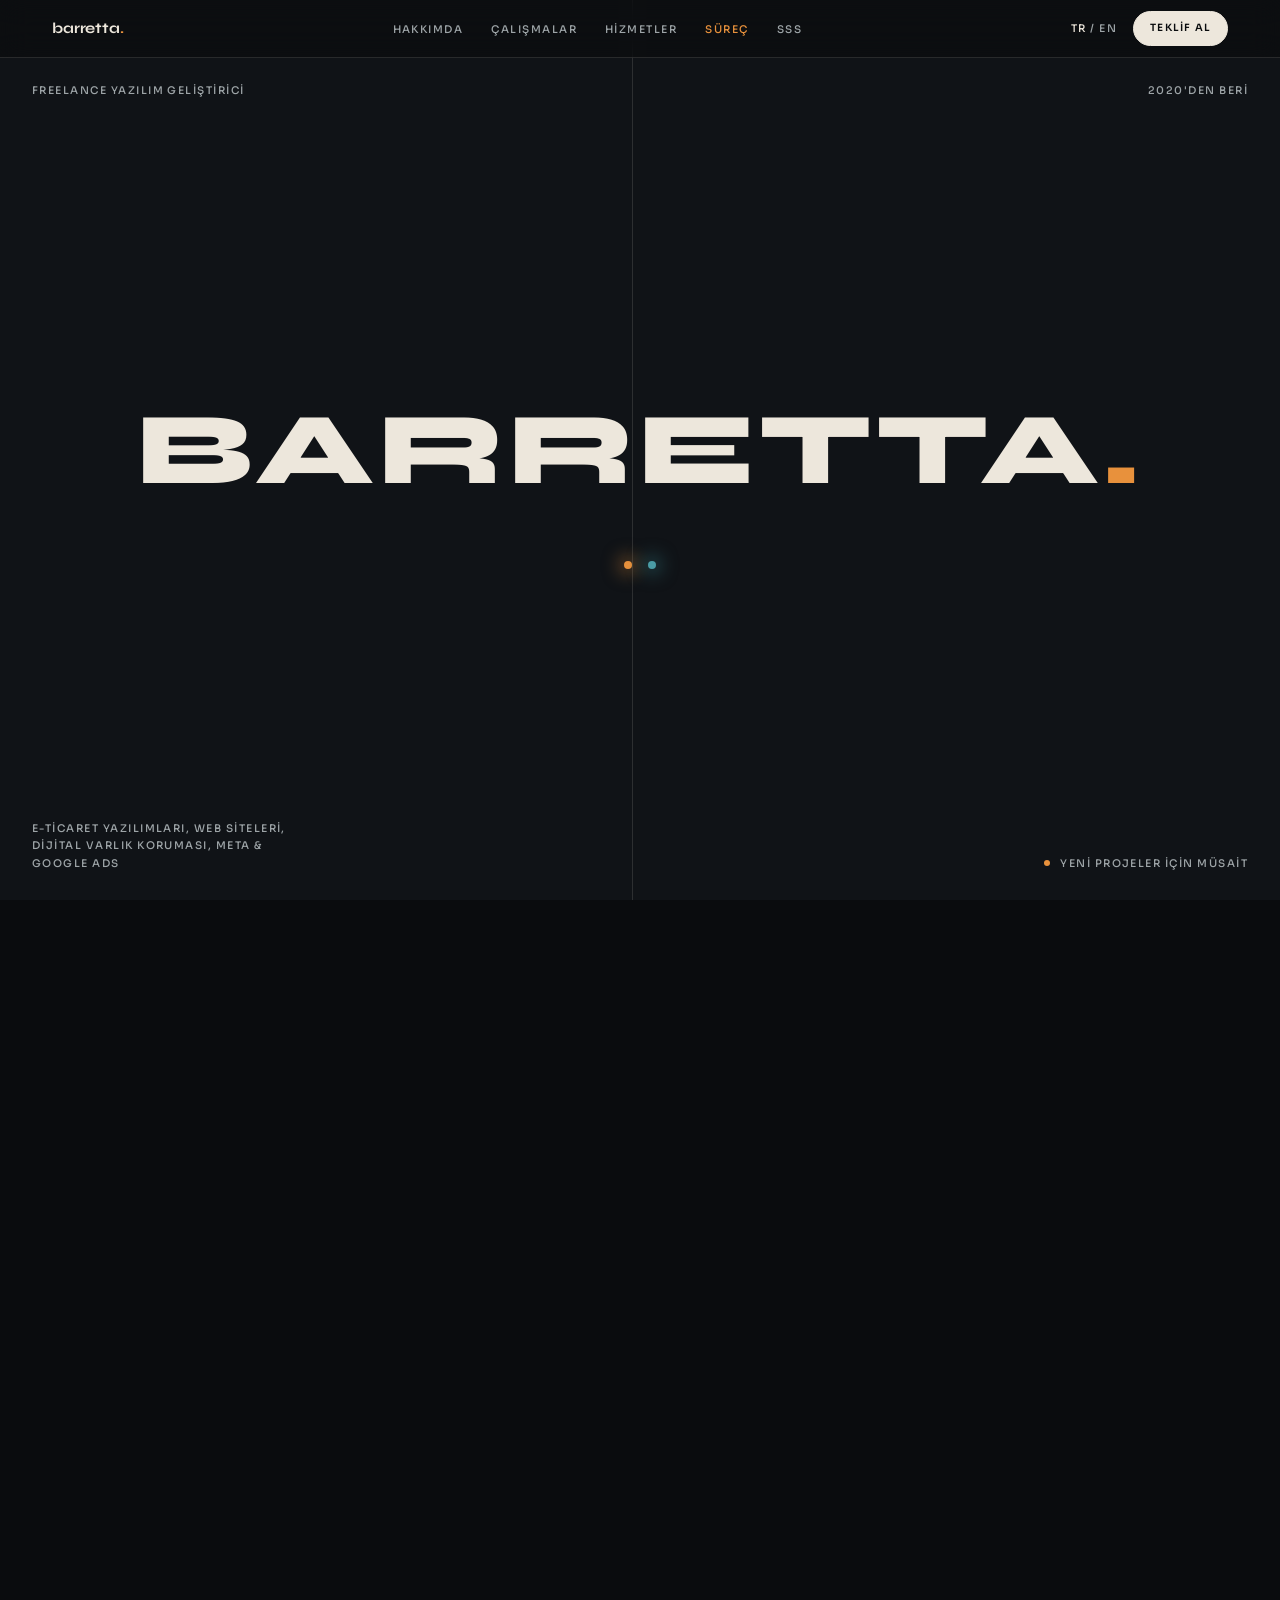
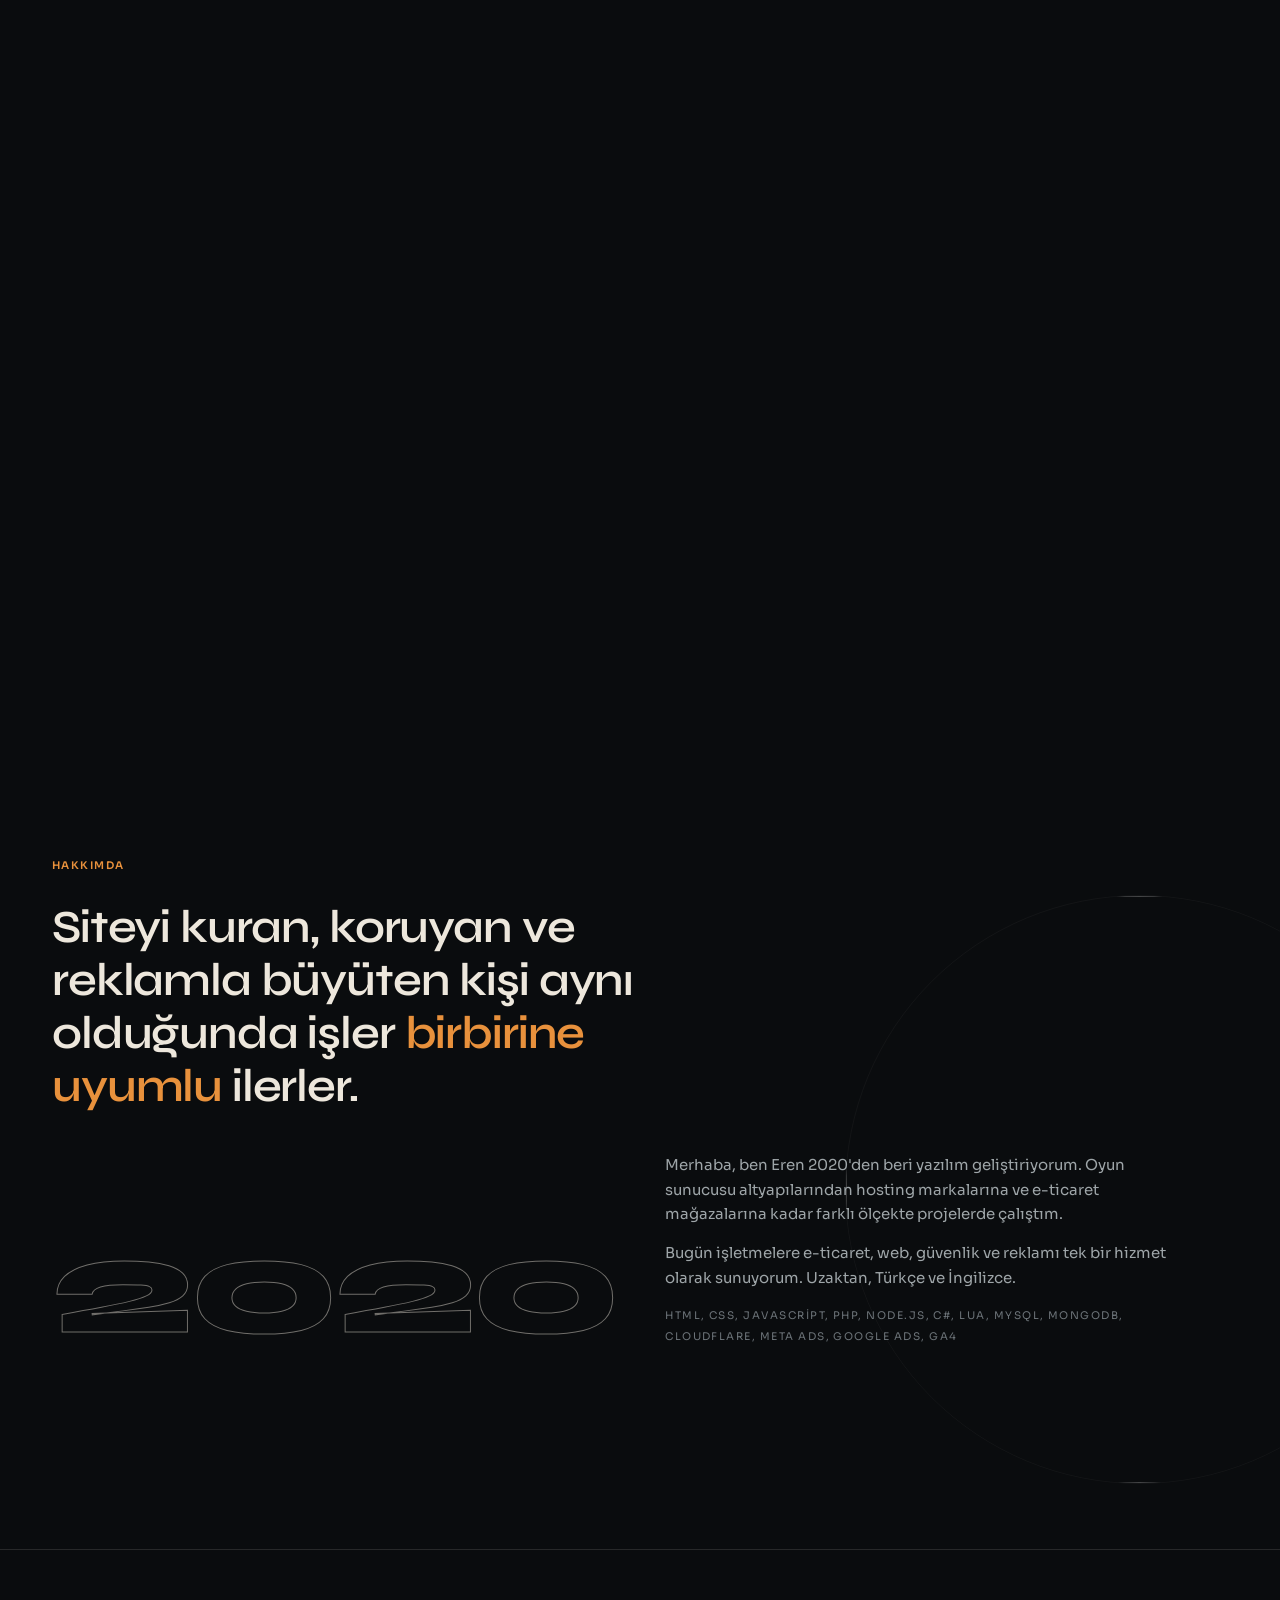
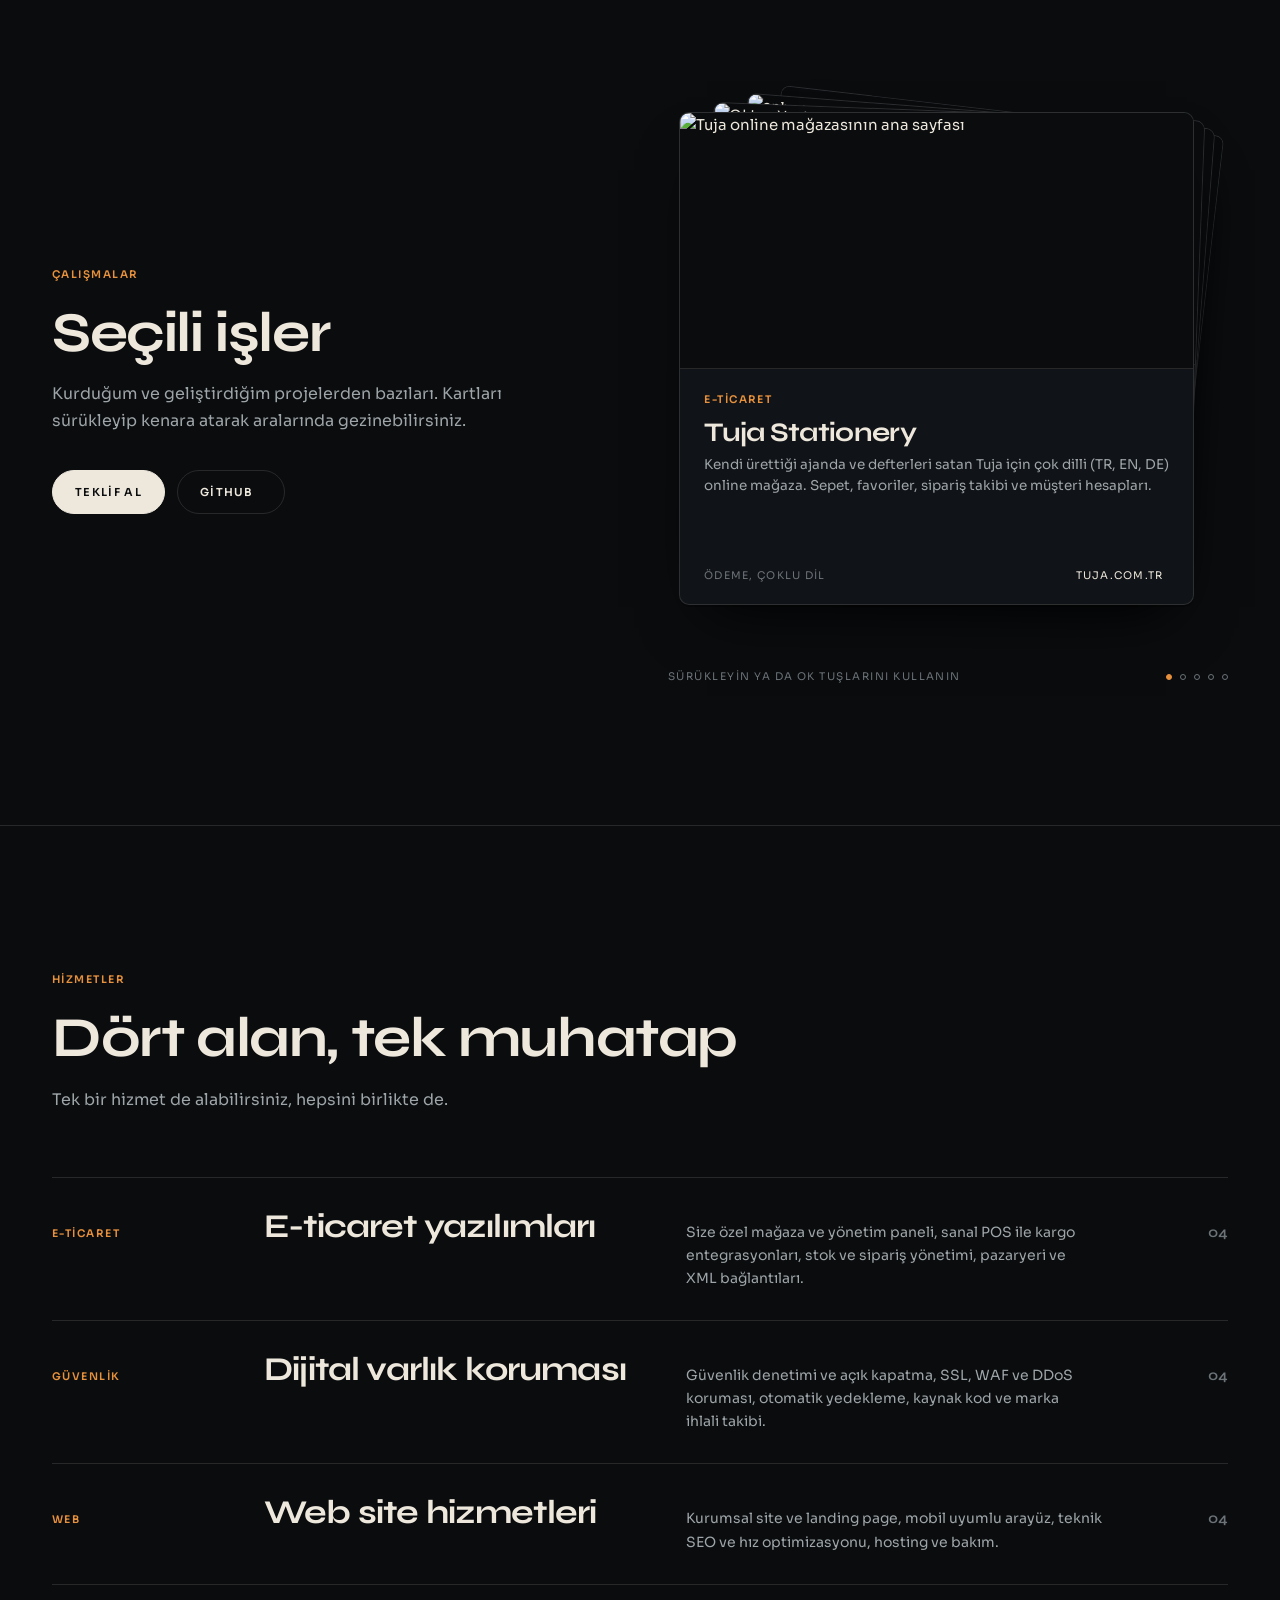
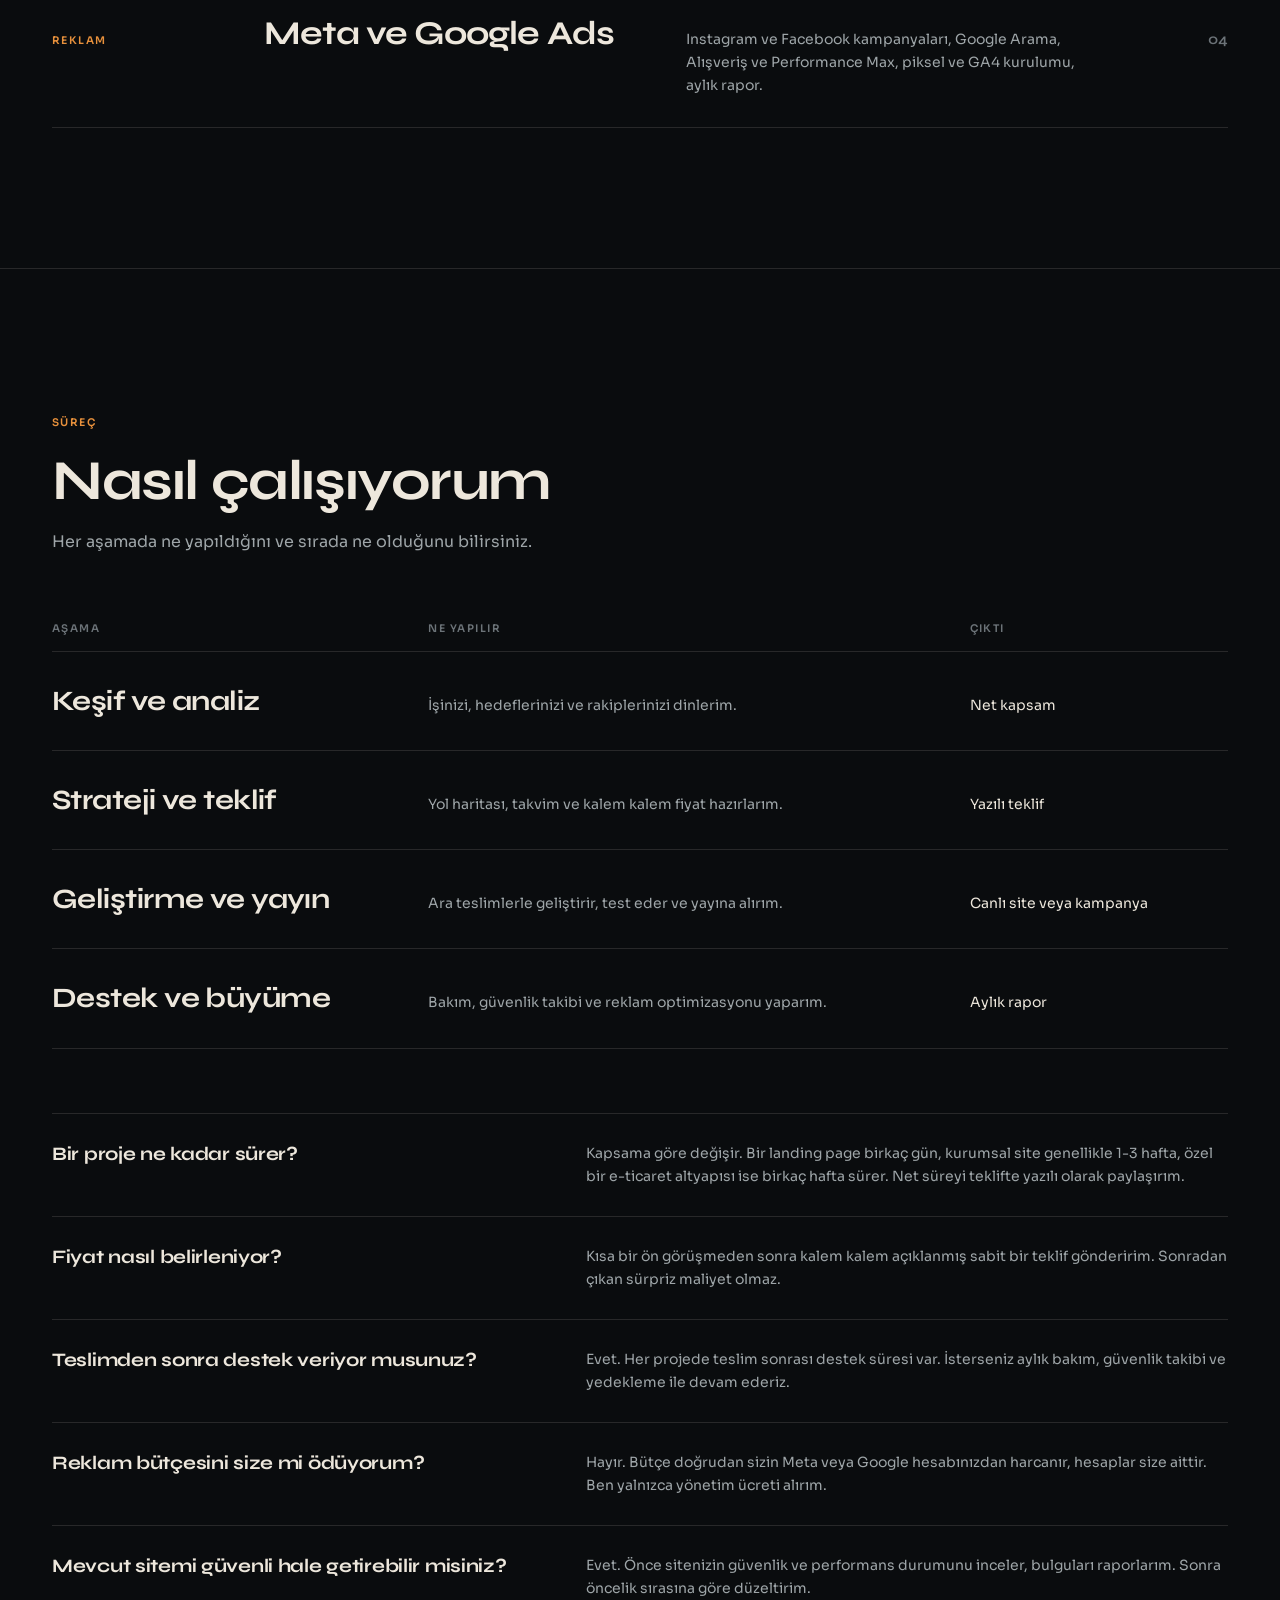
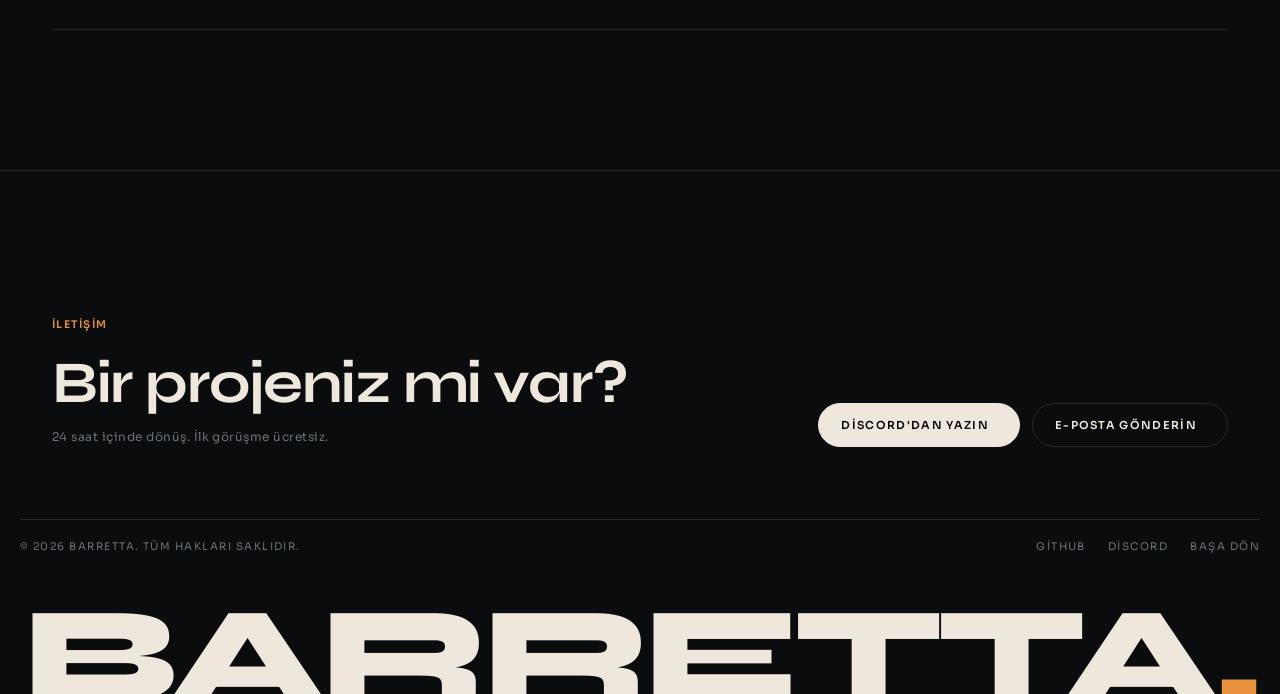
==== commit ab965854: "Add files via upload" ====
--- a/index.html
+++ b/index.html
@@ -143,7 +143,7 @@
                                     data-i18n-alt="alt_tuja" loading="lazy"></div>
                             <div class="card-body">
                                 <span class="label" data-i18n="tuja_cat">E-ticaret</span>
-                                <h3>Tuja</h3>
+                                <h3>Tuja Stationery</h3>
                                 <p data-i18n="tuja_desc">Kendi ürettiği ajanda ve defterleri satan Tuja için çok dilli
                                     (TR, EN, DE) online mağaza. Sepet, favoriler, sipariş takibi ve müşteri hesapları.
                                 </p>
@@ -186,7 +186,7 @@
                             <div class="card-media type"><span>FiveM</span></div>
                             <div class="card-body">
                                 <span class="label" data-i18n="fivem_cat">Oyun sunucu altyapısı</span>
-                                <h3 data-i18n="fivem_title">HawksRP ve Los Vines</h3>
+                                <h3 data-i18n="fivem_title">Hawks Roleplay</h3>
                                 <p data-i18n="fivem_desc">FiveM sunucuları için sistem geliştirme, altyapı
                                     optimizasyonu, veritabanı tasarımı ve mod entegrasyonları.</p>
                                 <div class="card-foot"><span>Lua, JavaScript, MySQL</span></div>
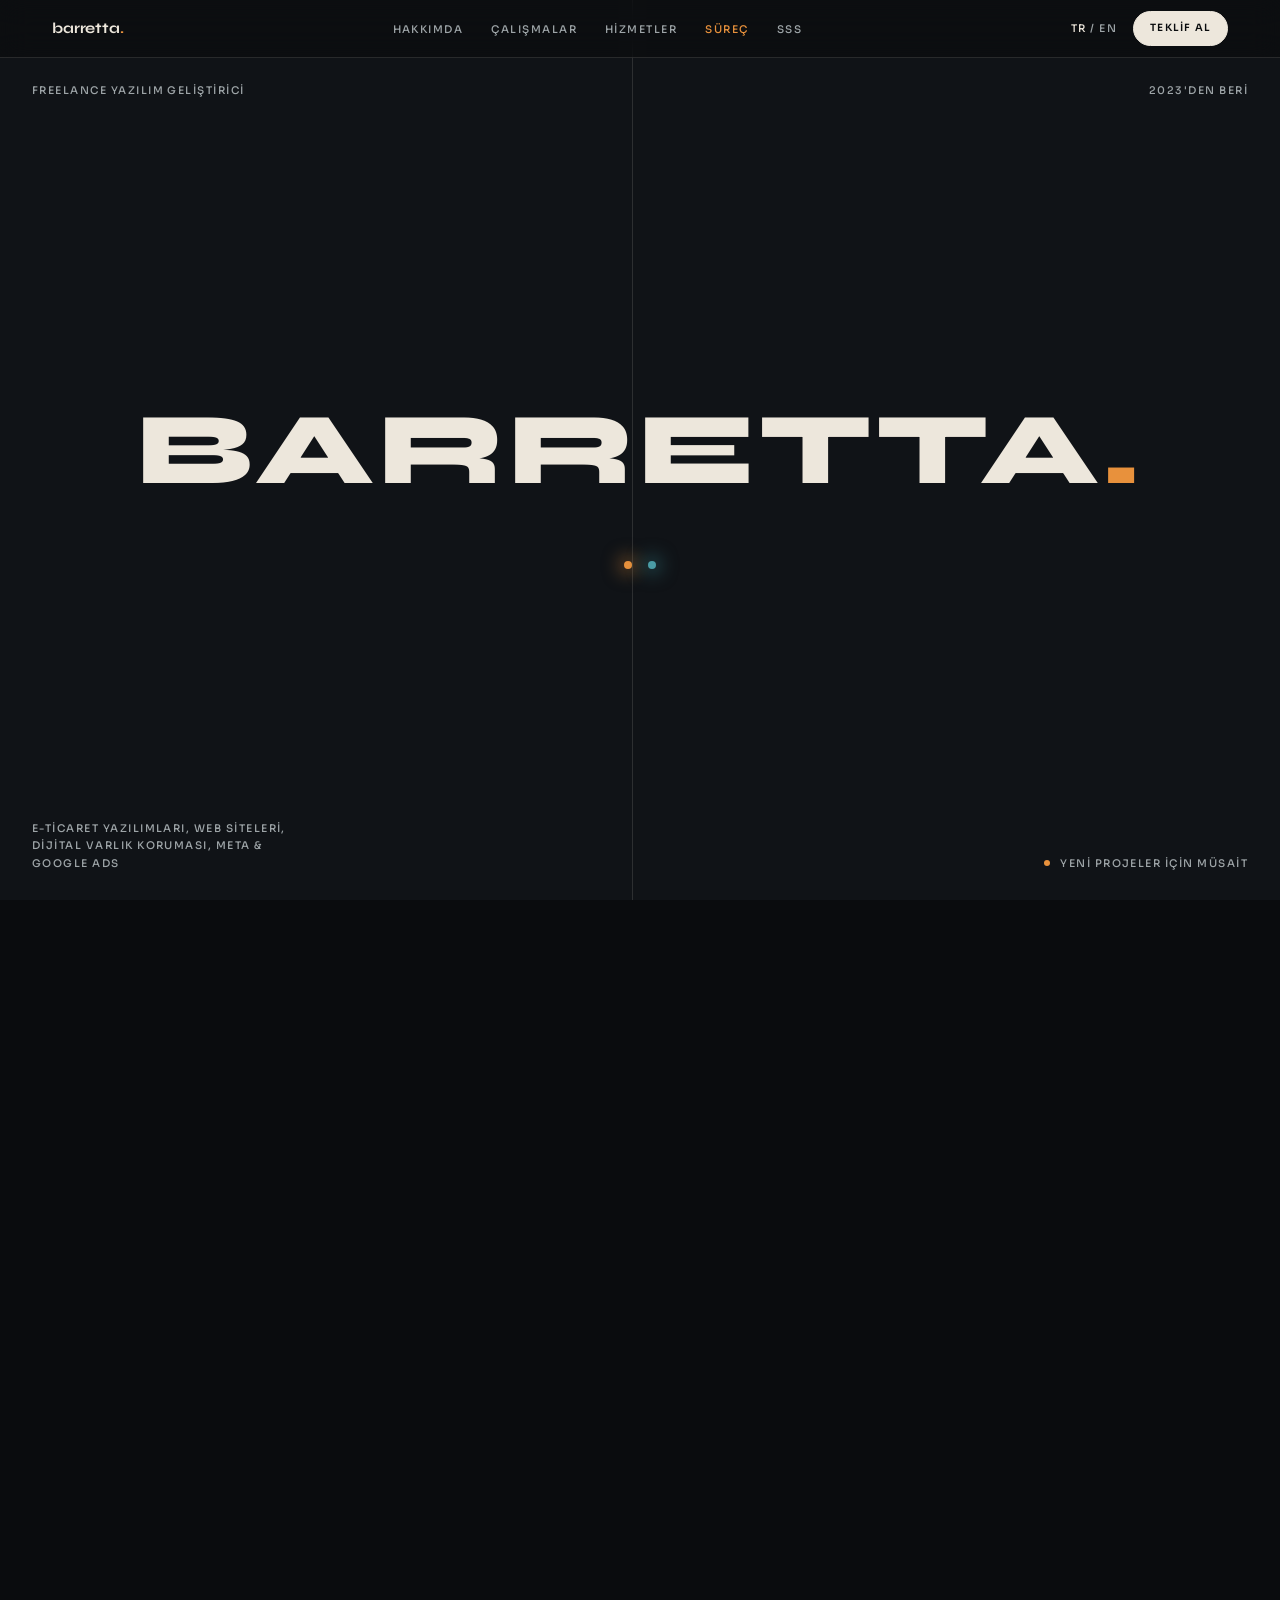
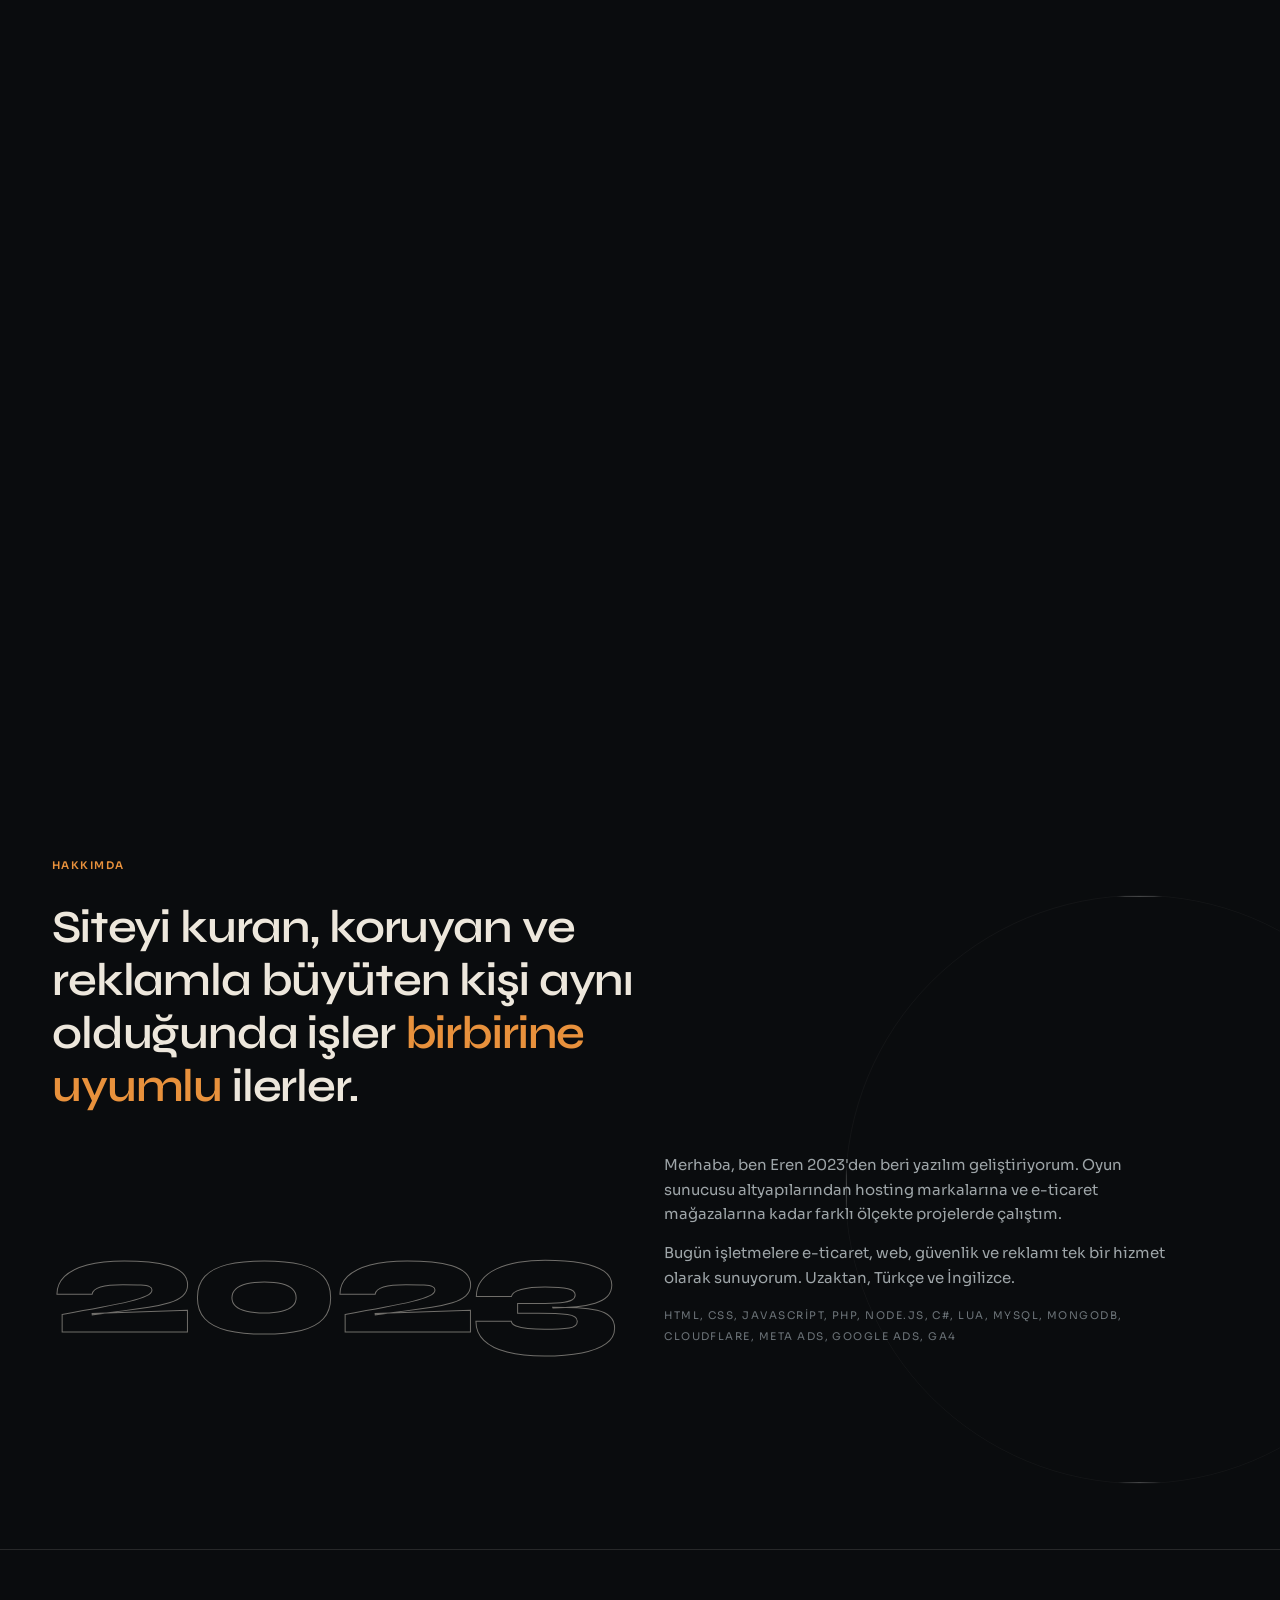
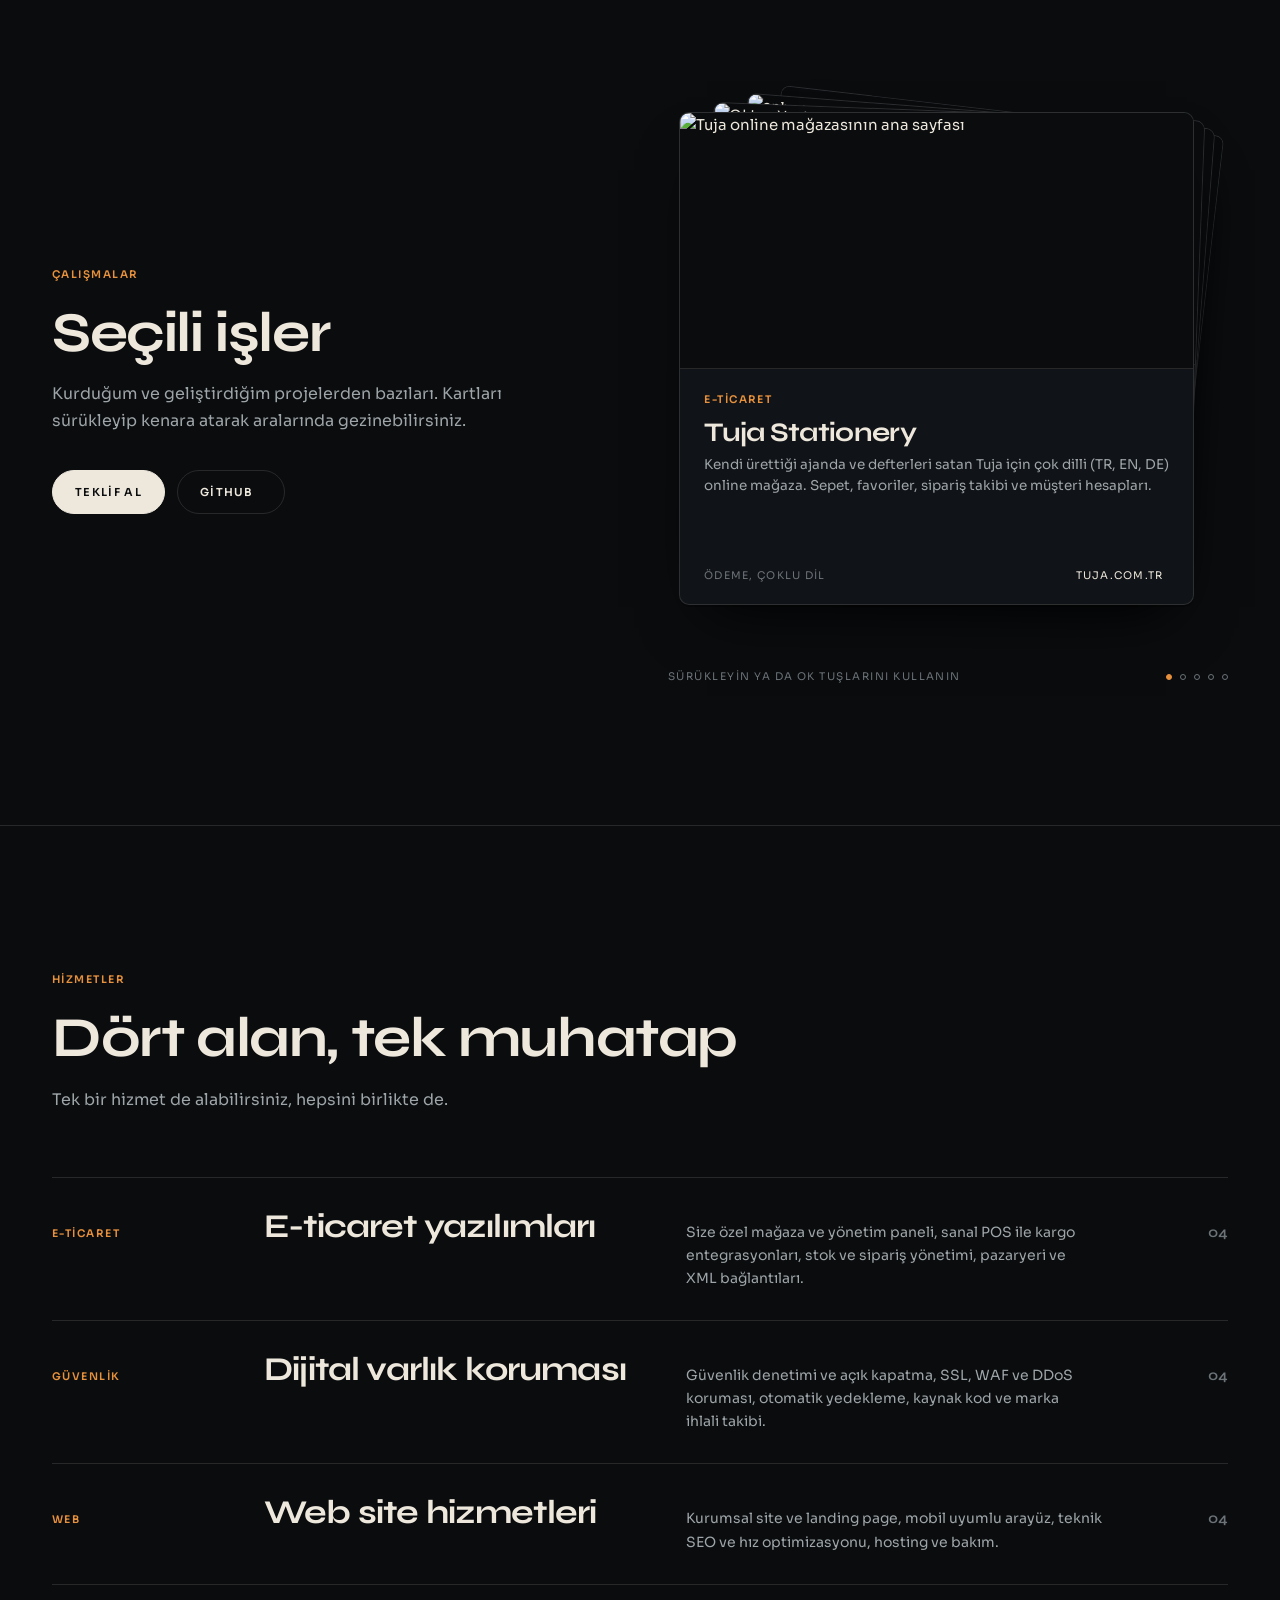
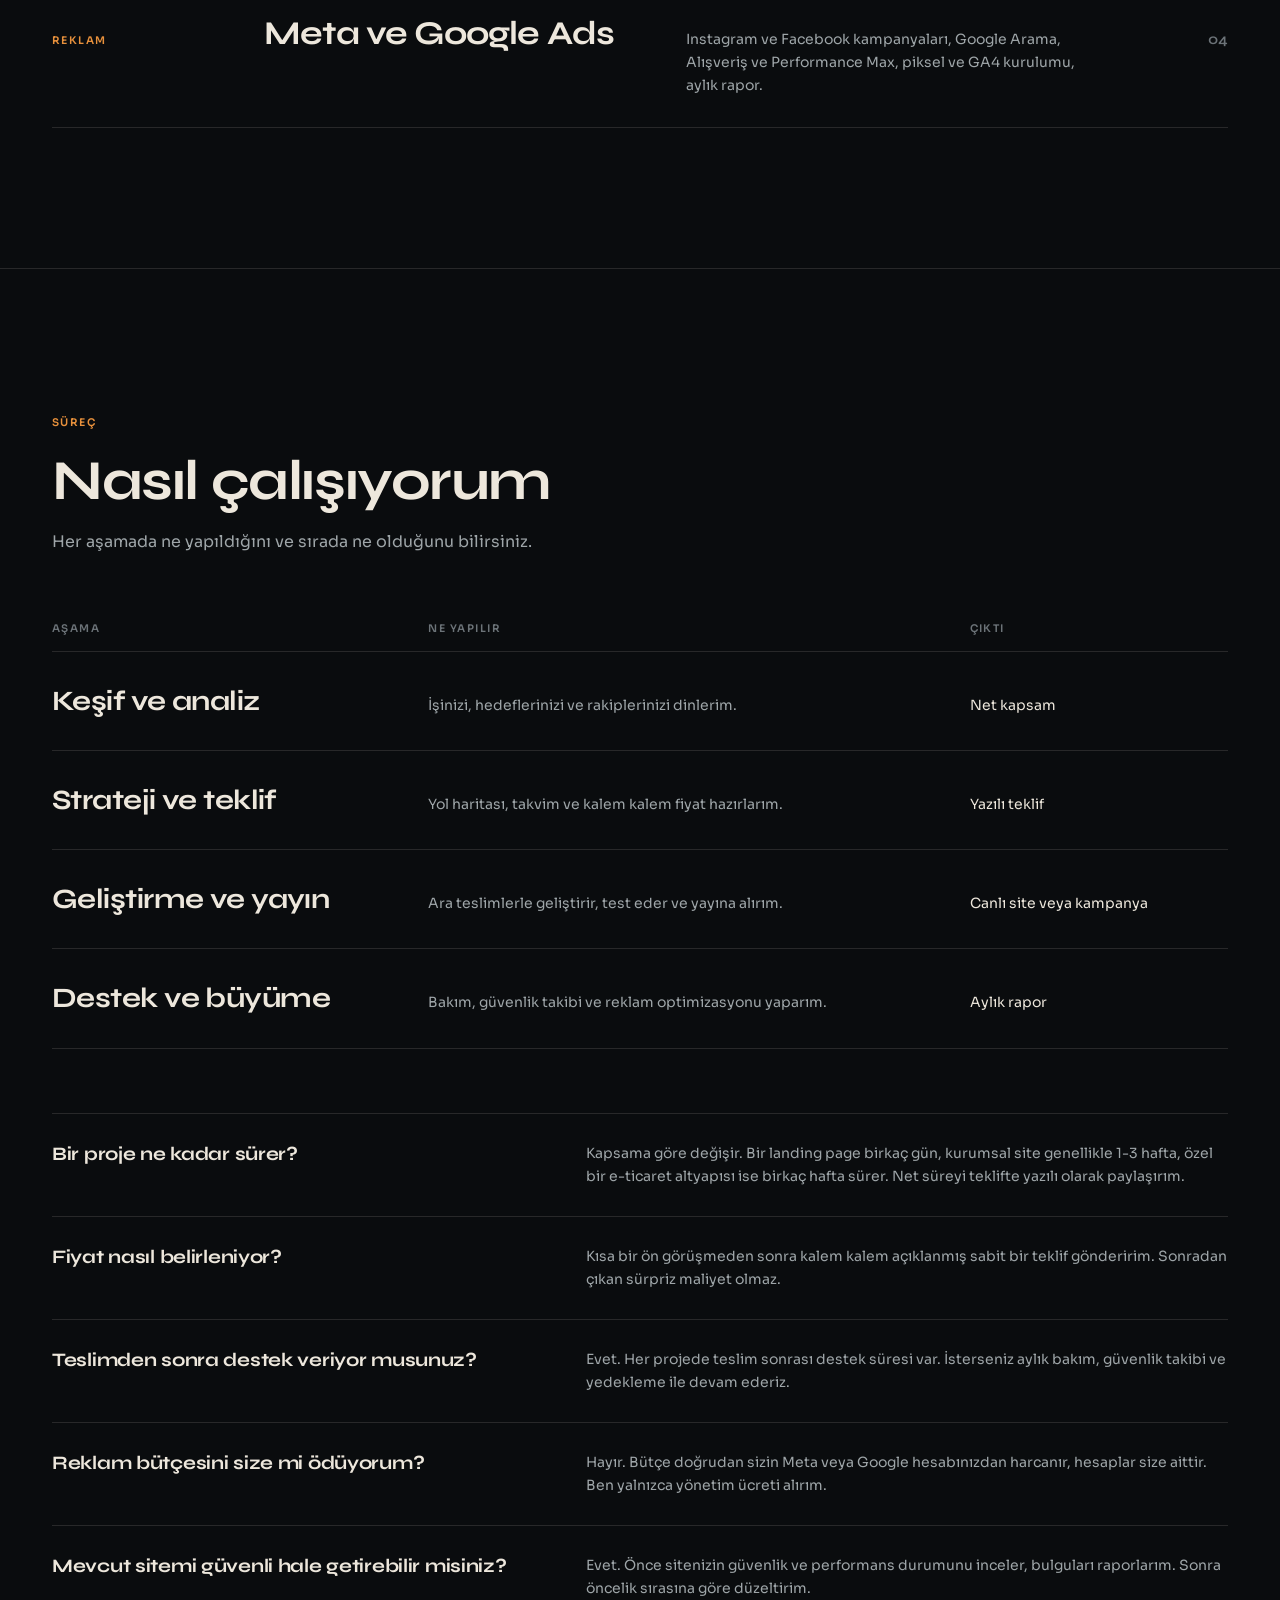
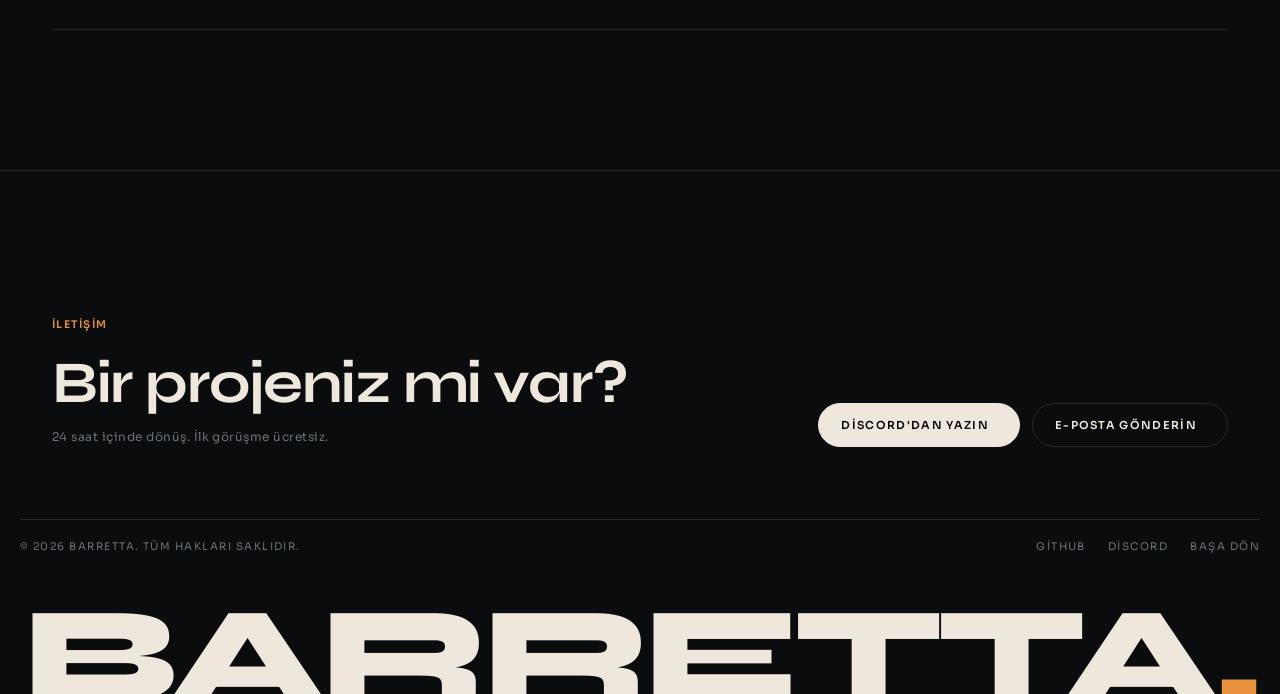
==== commit cea7062a: "Add files via upload" ====
--- a/index.html
+++ b/index.html
@@ -86,7 +86,7 @@
                         class="t2">etta<em>.</em></span></h1>
 
                 <p class="meta meta-tl" data-i18n="meta_tl">Freelance yazılım geliştirici</p>
-                <p class="meta meta-tr" data-i18n="meta_tr">2020'den beri</p>
+                <p class="meta meta-tr" data-i18n="meta_tr">2023'den beri</p>
                 <p class="meta meta-bl" data-i18n="meta_bl">E-ticaret yazılımları, web siteleri, dijital varlık
                     koruması, Meta & Google Ads</p>
                 <p class="meta meta-br" data-i18n="meta_br">Yeni projeler için müsait</p>
@@ -100,9 +100,9 @@
                 <p class="statement-text reveal" data-i18n="statement">Siteyi kuran, koruyan ve reklamla büyüten kişi
                     aynı olduğunda işler <em>birbirine uyumlu</em> ilerler.</p>
                 <div class="statement-row reveal">
-                    <span class="index-numeral" aria-hidden="true">2020</span>
+                    <span class="index-numeral" aria-hidden="true">2023</span>
                     <div class="statement-body">
-                        <p data-i18n="about_p1">Merhaba, ben Eren 2020'den beri yazılım geliştiriyorum. Oyun sunucusu
+                        <p data-i18n="about_p1">Merhaba, ben Eren 2023'den beri yazılım geliştiriyorum. Oyun sunucusu
                             altyapılarından hosting markalarına ve e-ticaret mağazalarına kadar farklı ölçekte
                             projelerde çalıştım.</p>
                         <p data-i18n="about_p2">Bugün işletmelere e-ticaret, web, güvenlik ve reklamı tek bir hizmet
@@ -186,7 +186,7 @@
                             <div class="card-media type"><span>FiveM</span></div>
                             <div class="card-body">
                                 <span class="label" data-i18n="fivem_cat">Oyun sunucu altyapısı</span>
-                                <h3 data-i18n="fivem_title">Hawks Roleplay</h3>
+                                <h3 data-i18n="fivem_title">fiveM</h3>
                                 <p data-i18n="fivem_desc">FiveM sunucuları için sistem geliştirme, altyapı
                                     optimizasyonu, veritabanı tasarımı ve mod entegrasyonları.</p>
                                 <div class="card-foot"><span>Lua, JavaScript, MySQL</span></div>
